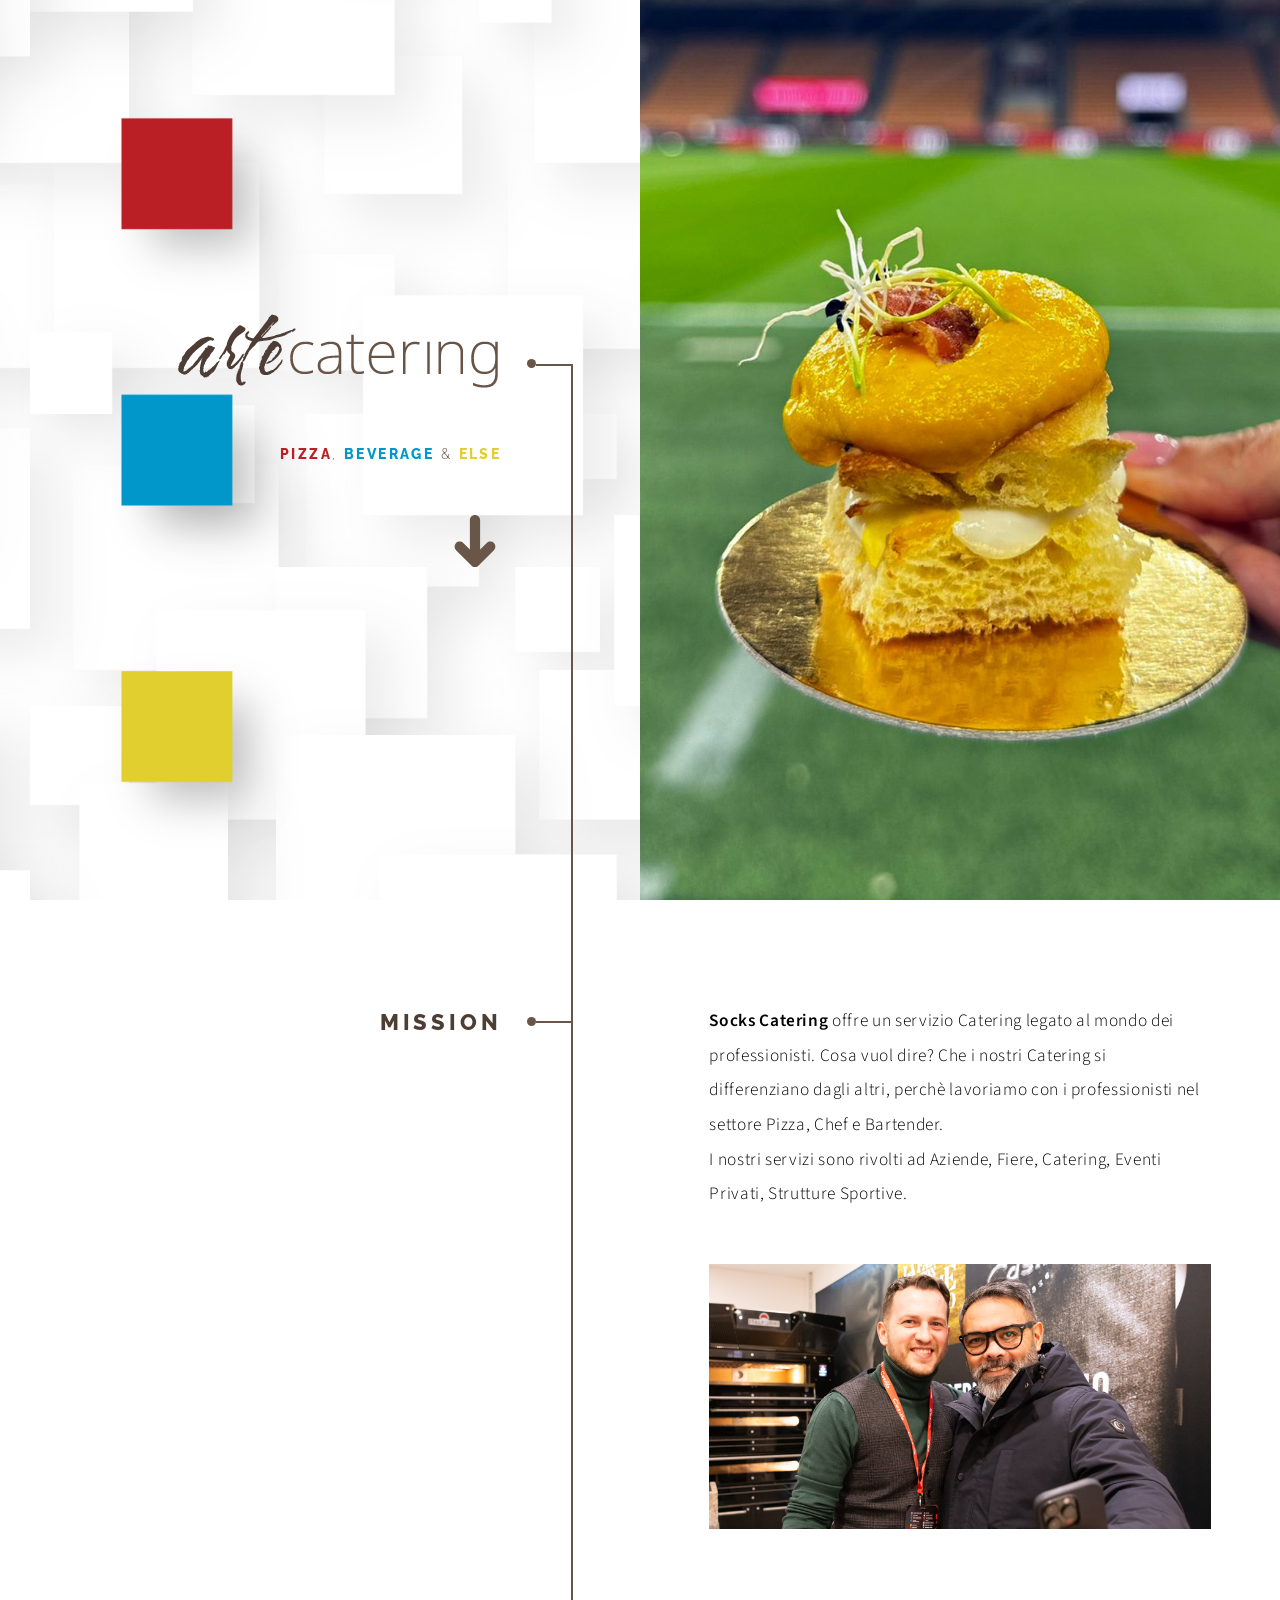
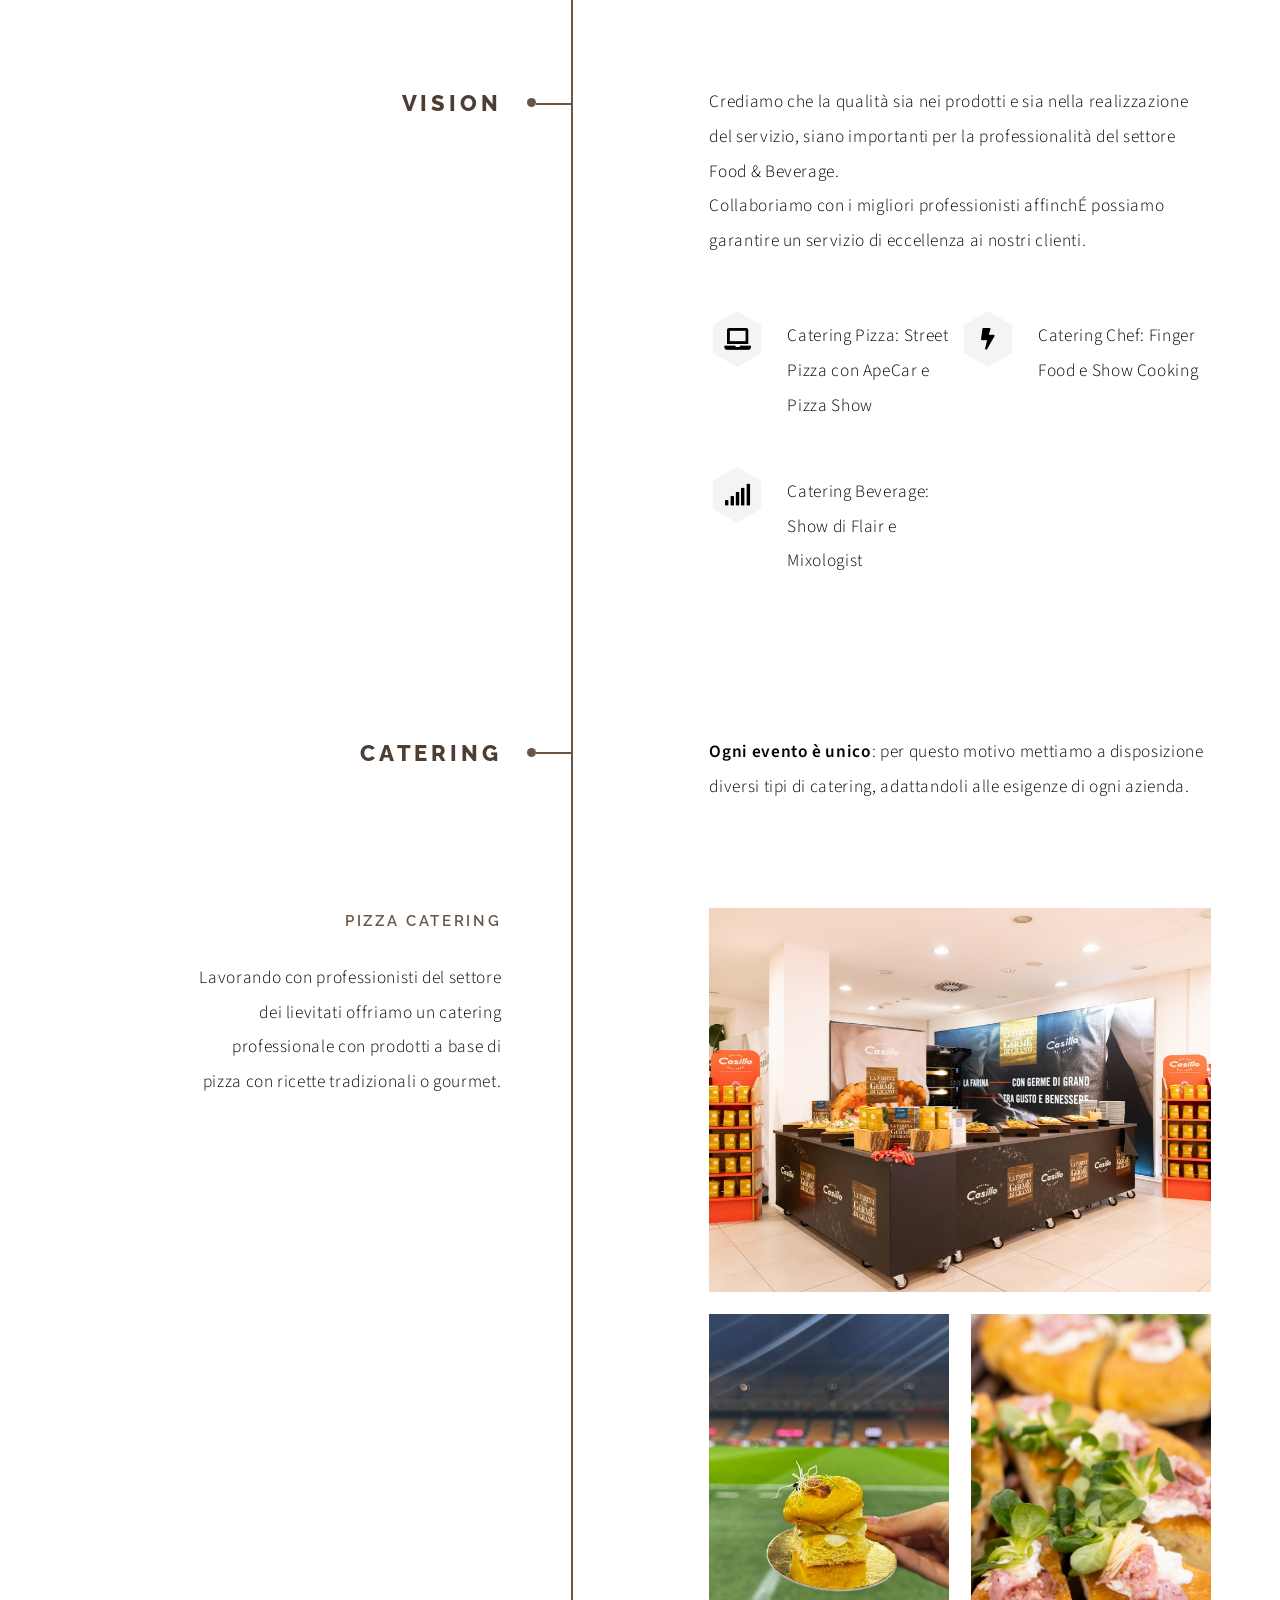
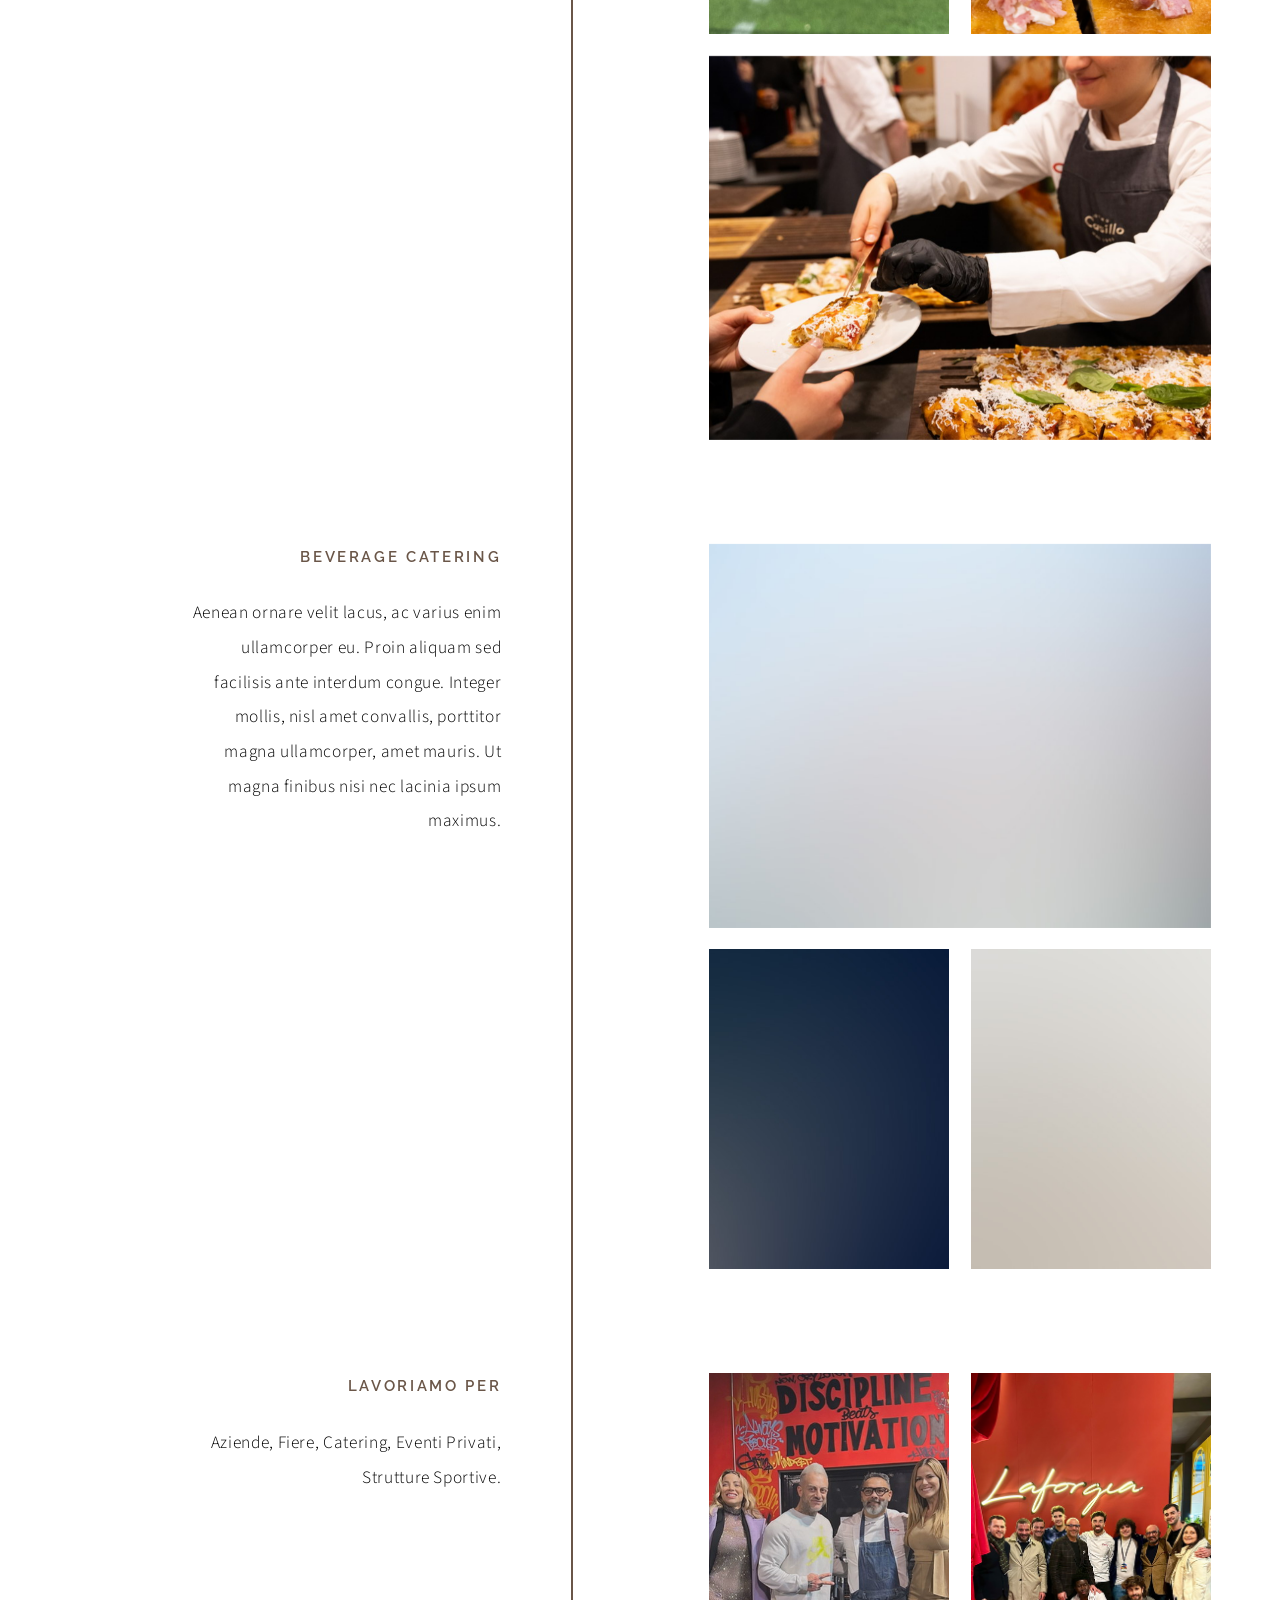
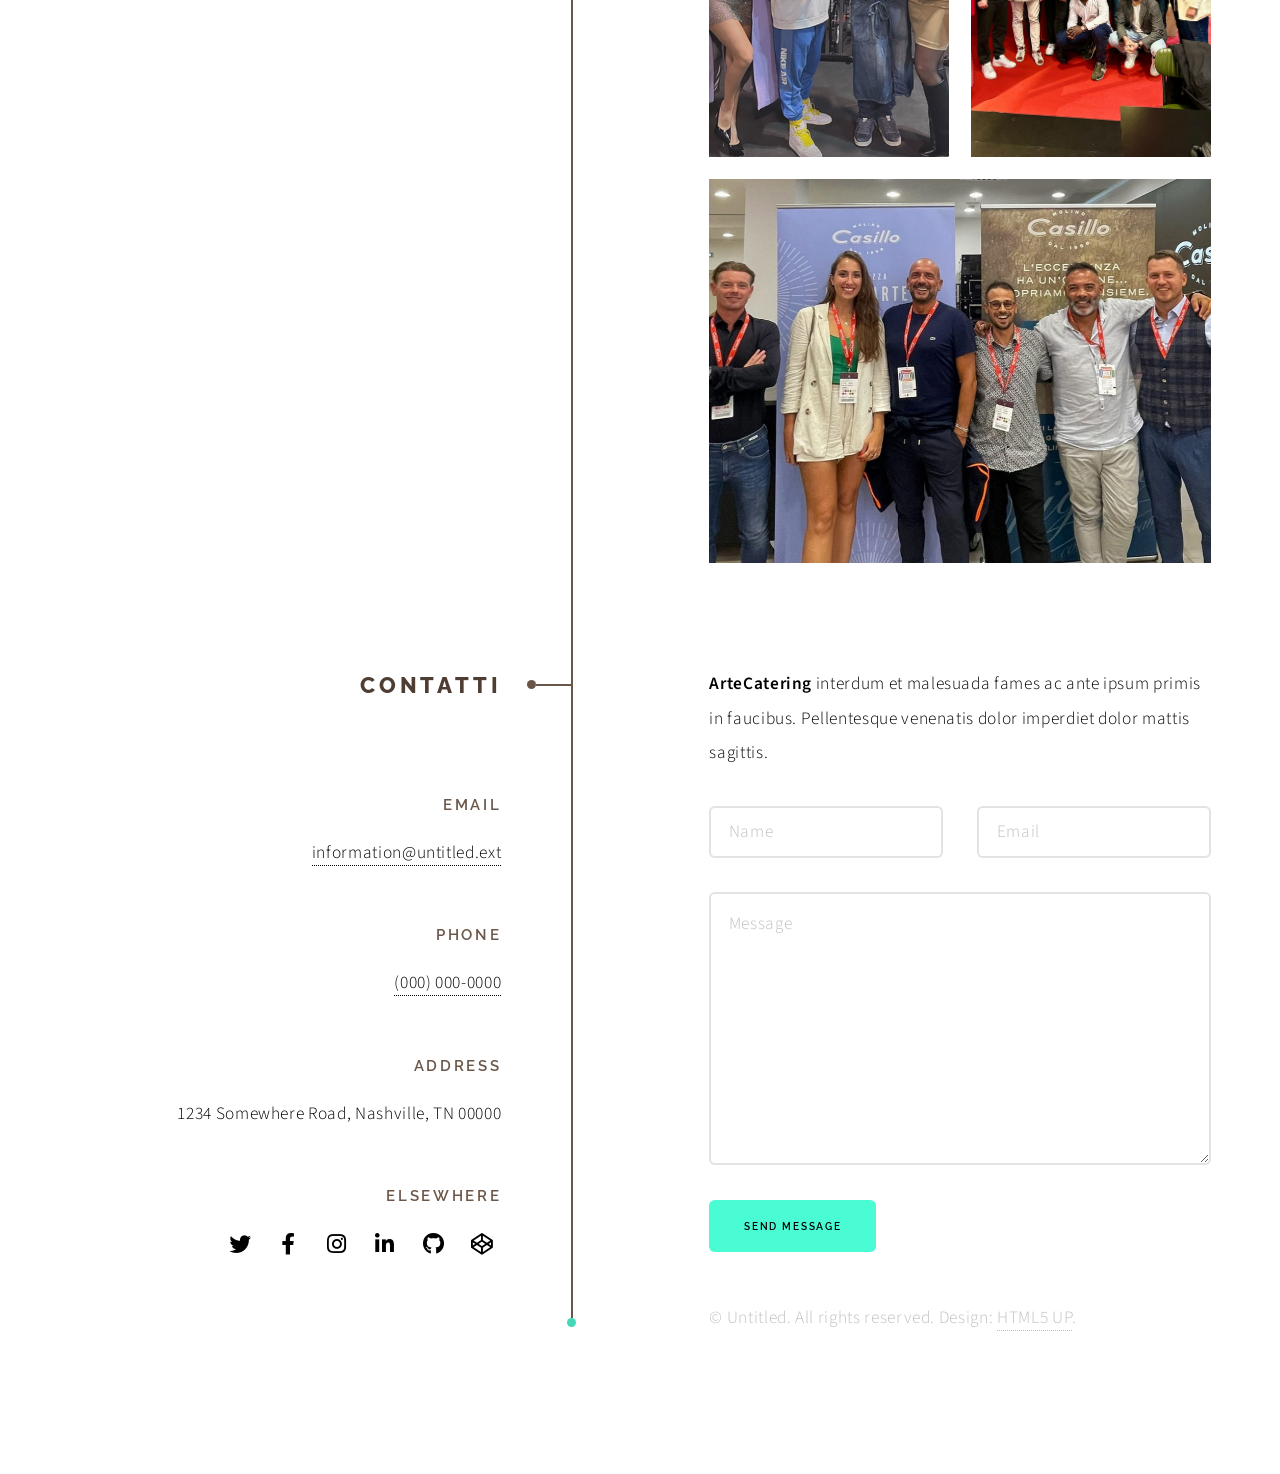
==== index.html @ 459bef23 "primo commit" ====
<!DOCTYPE HTML>
<html lang="it" xml:lang="it" xmlns="http://www.w3.org/1999/xhtml">
	<head>
		<title>ARTEcatering</title>
	<meta charset="ISO-8859-1" >
    <meta http-equiv="Content-Type" content="text/html;charset=ISO-8859-1">
		<meta name="viewport" content="width=device-width, initial-scale=1, user-scalable=no" />
		<meta name="description" content="" />
		<meta name="keywords" content="" />
		<link rel="stylesheet" href="assets/css/main.css" />
	</head>
	<body class="is-preload">

		<!-- Wrapper -->
			<div id="wrapper">

				<!-- Intro -->
					<section class="intro">
						<header>
							<h1><img src="./images/artecatering_logo.png" /></h1>
							<p class="litemrntxt"><b class="redtxt">PIZZA</b>, <b class="blutxt">BEVERAGE</b> & <b class="yellotxt">ELSE</b></p>
							<ul class="actions">
								<li><a href="#first" class="arrow scrolly"><span class="label">Next</span></a></li>
							</ul>
						</header>
						<div class="content">
							<span class="image fill" data-position="center"><img src="images/pic01.jpg" alt="" /></span>
						</div>
					</section>

				<!-- Section -->
					<section id="first">
						<header>
							<h2 class="darkmrntxt">MISSION</h2>
						</header>
						<div class="content">
							<p><strong>Socks Catering</strong> offre un servizio Catering legato al mondo dei professionisti. Cosa vuol dire? Che i nostri Catering si differenziano dagli altri, perch� lavoriamo con i professionisti nel settore Pizza, Chef e Bartender.<br>
I nostri servizi sono rivolti ad Aziende, Fiere, Catering, Eventi Privati, Strutture Sportive.</p>
							<span class="image main"><img src="images/pic02.jpg" alt="" /></span>
						</div>
					</section>

				<!-- Section -->
					<section>
						<header>
							<h2 class="darkmrntxt">VISION</h2>
						</header>
						<div class="content">
							<p>Crediamo che la qualit� sia nei prodotti e sia nella realizzazione del servizio, siano importanti per la professionalit� del settore Food & Beverage.<br>
Collaboriamo con i migliori professionisti affinch� possiamo garantire un servizio di eccellenza ai nostri clienti.</p>
							<ul class="feature-icons">
								<li class="icon solid fa-laptop">Catering Pizza: Street Pizza con ApeCar e Pizza Show</li>
								<li class="icon solid fa-bolt">Catering Chef: Finger Food e Show Cooking</li>
								<li class="icon solid fa-signal">Catering Beverage: Show di Flair e Mixologist</li>
							</ul>
						</div>
					</section>

				<!-- Section -->
					<section>
						<header>
							<h2 class="darkmrntxt">CATERING</h2>
						</header>
						<div class="content">
							<p><strong>Ogni evento � unico</strong>: per questo motivo mettiamo a disposizione diversi tipi di catering, adattandoli alle esigenze di ogni azienda.</p>

							<!-- Section -->
								<section>
									<header>
										<h3>PIZZA CATERING</h3>
										<p>Lavorando con professionisti del settore dei lievitati offriamo un catering professionale con prodotti a base di pizza con ricette tradizionali o gourmet.</p>
									</header>
									<div class="content">
										<div class="gallery">
											<a href="images/gallery/fulls/01.jpg" class="landscape"><img src="images/gallery/thumbs/01.jpg" alt="" /></a>
											<a href="images/gallery/fulls/02.jpg"><img src="images/gallery/thumbs/02.jpg" alt="" /></a>
											<a href="images/gallery/fulls/03.jpg"><img src="images/gallery/thumbs/03.jpg" alt="" /></a>
											<a href="images/gallery/fulls/04.jpg" class="landscape"><img src="images/gallery/thumbs/04.jpg" alt="" /></a>
										</div>
									</div>
								</section>

							<!-- Section -->
								<section>
									<header>
										<h3>BEVERAGE CATERING</h3>
										<p>Aenean ornare velit lacus, ac varius enim ullamcorper eu. Proin aliquam sed facilisis ante interdum congue. Integer mollis, nisl amet convallis, porttitor magna ullamcorper, amet mauris. Ut magna finibus nisi nec lacinia ipsum maximus.</p>
									</header>
									<div class="content">
										<div class="gallery">
											<a href="images/gallery/fulls/05.jpg" class="landscape"><img src="images/gallery/thumbs/05.jpg" alt="" /></a>
											<a href="images/gallery/fulls/06.jpg"><img src="images/gallery/thumbs/06.jpg" alt="" /></a>
											<a href="images/gallery/fulls/07.jpg"><img src="images/gallery/thumbs/07.jpg" alt="" /></a>
										</div>
									</div>
								</section>

							<!-- Section -->
								<section>
									<header>
										<h3>Lavoriamo per</h3>
										<p>Aziende, Fiere, Catering, Eventi Privati, Strutture Sportive.</p>
									</header>
									<div class="content">
										<div class="gallery">
											<a href="images/gallery/fulls/08.jpg" class="portrait"><img src="images/gallery/thumbs/08.jpg" alt="" /></a>
											<a href="images/gallery/fulls/09.jpg" class="portrait"><img src="images/gallery/thumbs/09.jpg" alt="" /></a>
											<a href="images/gallery/fulls/10.jpg" class="landscape"><img src="images/gallery/thumbs/10.jpg" alt="" /></a>
										</div>
									</div>
								</section>

						</div>
					</section>

				<!-- Section
					<section>
						<header>
							<h2 class="darkmrntxt">Duis sed adpiscing veroeros amet</h2>
						</header>
						<div class="content">
							<p><strong>Proin tempus feugiat</strong> sed varius enim lorem ullamcorper dolore aliquam aenean ornare velit lacus, ac varius enim lorem ullamcorper dolore.</p>
							<ul class="actions">
								<li><a href="#" class="button primary large">Get Started</a></li>
								<li><a href="#" class="button large">Learn More</a></li>
							</ul>
						</div>
					</section> -->

				<!-- Elements -->
				<!--
					<section>
						<header>
							<h2>Elements</h2>
						</header>
						<div class="content">

							<section>
								<header>
									<h3>Text</h3>
								</header>
								<div class="content">
									<p>This is <b>bold</b> and this is <strong>strong</strong>. This is <i>italic</i> and this is <em>emphasized</em>.
									This is <sup>superscript</sup> text and this is <sub>subscript</sub> text.
									This is <u>underlined</u> and this is code: <code>for (;;) { ... }</code>. Finally, <a href="#">this is a link</a>.</p>
									<hr />
									<h2>Heading Level 2</h2>
									<h3>Heading Level 3</h3>
									<h4>Heading Level 4</h4>
									<h5>Heading Level 5</h5>
									<hr />
									<h5>Blockquote</h5>
									<blockquote>Fringilla nisl. Donec accumsan interdum nisi, quis tincidunt felis sagittis eget tempus euismod. Vestibulum ante ipsum primis in faucibus vestibulum. Blandit adipiscing eu felis iaculis volutpat ac adipiscing accumsan faucibus. Vestibulum ante ipsum primis in faucibus lorem ipsum dolor sit amet nullam adipiscing eu felis.</blockquote>
									<h5>Preformatted</h5>
									<pre><code>i = 0;

while (!deck.isInOrder()) {
  print 'Iteration ' + i;
  deck.shuffle();
  i++;
}

print 'Sorted in ' + i + ' iterations.';</code></pre>
								</div>
							</section>

							<section>
								<header>
									<h3>Lists</h3>
								</header>
								<div class="content">

									<h4>Unordered</h4>
									<ul>
										<li>Dolor pulvinar etiam.</li>
										<li>Sagittis adipiscing.</li>
										<li>Felis enim feugiat.</li>
									</ul>

									<h4>Alternate</h4>
									<ul class="alt">
										<li>Dolor pulvinar etiam.</li>
										<li>Sagittis adipiscing.</li>
										<li>Felis enim feugiat.</li>
									</ul>

									<h4>Ordered</h4>
									<ol>
										<li>Dolor pulvinar etiam.</li>
										<li>Etiam vel felis viverra.</li>
										<li>Felis enim feugiat.</li>
										<li>Dolor pulvinar etiam.</li>
										<li>Etiam vel felis lorem.</li>
										<li>Felis enim et feugiat.</li>
									</ol>
									<h4>Icons</h4>
									<ul class="icons">
										<li><a href="#" class="icon brands fa-twitter"><span class="label">Twitter</span></a></li>
										<li><a href="#" class="icon brands fa-facebook-f"><span class="label">Facebook</span></a></li>
										<li><a href="#" class="icon brands fa-instagram"><span class="label">Instagram</span></a></li>
										<li><a href="#" class="icon brands fa-github"><span class="label">Github</span></a></li>
									</ul>

									<h4>Actions</h4>
									<ul class="actions">
										<li><a href="#" class="button primary">Default</a></li>
										<li><a href="#" class="button">Default</a></li>
									</ul>
									<ul class="actions stacked">
										<li><a href="#" class="button primary">Default</a></li>
										<li><a href="#" class="button">Default</a></li>
									</ul>
								</div>
							</section>

							<section>
								<header>
									<h3>Table</h3>
								</header>
								<div class="content">
									<h4>Default</h4>
									<div class="table-wrapper">
										<table>
											<thead>
												<tr>
													<th>Name</th>
													<th>Description</th>
													<th>Price</th>
												</tr>
											</thead>
											<tbody>
												<tr>
													<td>Item One</td>
													<td>Ante turpis integer aliquet porttitor.</td>
													<td>29.99</td>
												</tr>
												<tr>
													<td>Item Two</td>
													<td>Vis ac commodo adipiscing arcu aliquet.</td>
													<td>19.99</td>
												</tr>
												<tr>
													<td>Item Three</td>
													<td> Morbi faucibus arcu accumsan lorem.</td>
													<td>29.99</td>
												</tr>
												<tr>
													<td>Item Four</td>
													<td>Vitae integer tempus condimentum.</td>
													<td>19.99</td>
												</tr>
												<tr>
													<td>Item Five</td>
													<td>Ante turpis integer aliquet porttitor.</td>
													<td>29.99</td>
												</tr>
											</tbody>
											<tfoot>
												<tr>
													<td colspan="2"></td>
													<td>100.00</td>
												</tr>
											</tfoot>
										</table>
									</div>

									<h4>Alternate</h4>
									<div class="table-wrapper">
										<table class="alt">
											<thead>
												<tr>
													<th>Name</th>
													<th>Description</th>
													<th>Price</th>
												</tr>
											</thead>
											<tbody>
												<tr>
													<td>Item One</td>
													<td>Ante turpis integer aliquet porttitor.</td>
													<td>29.99</td>
												</tr>
												<tr>
													<td>Item Two</td>
													<td>Vis ac commodo adipiscing arcu aliquet.</td>
													<td>19.99</td>
												</tr>
												<tr>
													<td>Item Three</td>
													<td> Morbi faucibus arcu accumsan lorem.</td>
													<td>29.99</td>
												</tr>
												<tr>
													<td>Item Four</td>
													<td>Vitae integer tempus condimentum.</td>
													<td>19.99</td>
												</tr>
												<tr>
													<td>Item Five</td>
													<td>Ante turpis integer aliquet porttitor.</td>
													<td>29.99</td>
												</tr>
											</tbody>
											<tfoot>
												<tr>
													<td colspan="2"></td>
													<td>100.00</td>
												</tr>
											</tfoot>
										</table>
									</div>
								</div>
							</section>

							<section>
								<header>
									<h3>Buttons</h3>
								</header>
								<div class="content">
									<ul class="actions">
										<li><a href="#" class="button primary">Primary</a></li>
										<li><a href="#" class="button">Default</a></li>
									</ul>
									<ul class="actions">
										<li><a href="#" class="button large">Large</a></li>
										<li><a href="#" class="button">Default</a></li>
										<li><a href="#" class="button small">Small</a></li>
									</ul>
									<ul class="actions">
										<li><a href="#" class="button primary icon solid fa-download">Icon</a></li>
										<li><a href="#" class="button icon solid fa-download">Icon</a></li>
									</ul>
									<ul class="actions">
										<li><span class="button primary disabled">Disabled</span></li>
										<li><span class="button disabled">Disabled</span></li>
									</ul>
								</div>
							</section>

							<section>
								<header>
									<h3>Form</h3>
								</header>
								<div class="content">
									<form method="post" action="#">
										<div class="fields">
											<div class="field half">
												<label for="demo-name">Name</label>
												<input type="text" name="demo-name" id="demo-name" value="" placeholder="Jane Doe" />
											</div>
											<div class="field half">
												<label for="demo-email">Email</label>
												<input type="email" name="demo-email" id="demo-email" value="" placeholder="jane@untitled.tld" />
											</div>
											<div class="field">
												<label for="demo-category">Category</label>
												<select name="demo-category" id="demo-category">
													<option value="">-</option>
													<option value="1">Manufacturing</option>
													<option value="1">Shipping</option>
													<option value="1">Administration</option>
													<option value="1">Human Resources</option>
												</select>
											</div>
											<div class="field half">
												<input type="radio" id="demo-priority-low" name="demo-priority" checked>
												<label for="demo-priority-low">Low</label>
											</div>
											<div class="field half">
												<input type="radio" id="demo-priority-high" name="demo-priority">
												<label for="demo-priority-high">High</label>
											</div>
											<div class="field half">
												<input type="checkbox" id="demo-copy" name="demo-copy">
												<label for="demo-copy">Email me a copy</label>
											</div>
											<div class="field half">
												<input type="checkbox" id="demo-human" name="demo-human" checked>
												<label for="demo-human">Not a robot</label>
											</div>
											<div class="field">
												<label for="demo-message">Message</label>
												<textarea name="demo-message" id="demo-message" placeholder="Enter your message" rows="6"></textarea>
											</div>
										</div>
										<ul class="actions">
											<li><input type="submit" value="Send Message" class="primary" /></li>
											<li><input type="reset" value="Reset" /></li>
										</ul>
									</form>
								</div>
							</section>

						</div>
					</section>
				-->

				<!-- Section -->
					<section>
						<header>
							<h2 class="darkmrntxt">Contatti</h2>
						</header>
						<div class="content">
							<p><strong>ArteCatering</strong> interdum et malesuada fames ac ante ipsum primis in faucibus. Pellentesque venenatis dolor imperdiet dolor mattis sagittis.</p>
							<form>
								<div class="fields">
									<div class="field half">
										<input type="text" name="name" id="name" placeholder="Name" />
									</div>
									<div class="field half">
										<input type="email" name="email" id="email" placeholder="Email" />
									</div>
									<div class="field">
										<textarea name="message" id="message" placeholder="Message" rows="7"></textarea>
									</div>
								</div>
								<ul class="actions">
									<li><input type="submit" value="Send Message" class="button primary" /></li>
								</ul>
							</form>
						</div>
						<footer>
							<ul class="items">
								<li>
									<h3>Email</h3>
									<a href="#">information@untitled.ext</a>
								</li>
								<li>
									<h3>Phone</h3>
									<a href="#">(000) 000-0000</a>
								</li>
								<li>
									<h3>Address</h3>
									<span>1234 Somewhere Road, Nashville, TN 00000</span>
								</li>
								<li>
									<h3>Elsewhere</h3>
									<ul class="icons">
										<li><a href="#" class="icon brands fa-twitter"><span class="label">Twitter</span></a></li>
										<li><a href="#" class="icon brands fa-facebook-f"><span class="label">Facebook</span></a></li>
										<li><a href="#" class="icon brands fa-instagram"><span class="label">Instagram</span></a></li>
										<li><a href="#" class="icon brands fa-linkedin-in"><span class="label">LinkedIn</span></a></li>
										<li><a href="#" class="icon brands fa-github"><span class="label">GitHub</span></a></li>
										<li><a href="#" class="icon brands fa-codepen"><span class="label">Codepen</span></a></li>
									</ul>
								</li>
							</ul>
						</footer>
					</section>

				<!-- Copyright -->
					<div class="copyright">&copy; Untitled. All rights reserved. Design: <a href="https://html5up.net">HTML5 UP</a>.</div>

			</div>

		<!-- Scripts -->
			<script src="assets/js/jquery.min.js"></script>
			<script src="assets/js/jquery.scrolly.min.js"></script>
			<script src="assets/js/browser.min.js"></script>
			<script src="assets/js/breakpoints.min.js"></script>
			<script src="assets/js/util.js"></script>
			<script src="assets/js/main.js"></script>

	</body>
</html>
---- assets/css/main.css ----
@import url(fontawesome-all.min.css);
@import url("https://fonts.googleapis.com/css?family=Source+Sans+Pro:300,600,700,300i,600i,700i|Raleway:600,800");

/*
	Paradigm Shift by HTML5 UP
	html5up.net | @ajlkn
	Free for personal and commercial use under the CCA 3.0 license (html5up.net/license)
*/

html, body, div, span, applet, object,
iframe, h1, h2, h3, h4, h5, h6, p, blockquote,
pre, a, abbr, acronym, address, big, cite,
code, del, dfn, em, img, ins, kbd, q, s, samp,
small, strike, strong, sub, sup, tt, var, b,
u, i, center, dl, dt, dd, ol, ul, li, fieldset,
form, label, legend, table, caption, tbody,
tfoot, thead, tr, th, td, article, aside,
canvas, details, embed, figure, figcaption,
footer, header, hgroup, menu, nav, output, ruby,
section, summary, time, mark, audio, video {
	margin: 0;
	padding: 0;
	border: 0;
	font-size: 100%;
	font: inherit;
	vertical-align: baseline;}

article, aside, details, figcaption, figure,
footer, header, hgroup, menu, nav, section {
	display: block;}

body {
	line-height: 1;
}

ol, ul {
	list-style: none;
}

blockquote, q {
	quotes: none;
}

	blockquote:before, blockquote:after, q:before, q:after {
		content: '';
		content: none;
	}

table {
	border-collapse: collapse;
	border-spacing: 0;
}

body {
	-webkit-text-size-adjust: none;
}

mark {
	background-color: transparent;
	color: inherit;
}

input::-moz-focus-inner {
	border: 0;
	padding: 0;
}

input, select, textarea {
	-moz-appearance: none;
	-webkit-appearance: none;
	-ms-appearance: none;
	appearance: none;
}

/* colors */

.redtxt{
	color: #BA1F26;
}

.blutxt{
	color: #0197CA;
}

.yellotxt{
	color: #E1CF2F;
}

.darkmrntxt{
	color: #4D3D33;
}

.litemrntxt{
	color: #6A5648;
}

/* Basic */

	@-ms-viewport {
		width: device-width;
	}

	body {
		-ms-overflow-style: scrollbar;
	}

	@media screen and (max-width: 480px) {

		html, body {
			min-width: 320px;
		}

	}

	html {
		box-sizing: border-box;
	}

	*, *:before, *:after {
		box-sizing: inherit;
	}

	html {
		overflow-x: hidden;
	}

	body {
		background: #ffffff;
		overflow-x: hidden;
	}

		body.is-preload *, body.is-preload *:before, body.is-preload *:after {
			-moz-animation: none !important;
			-webkit-animation: none !important;
			-ms-animation: none !important;
			animation: none !important;
			-moz-transition: none !important;
			-webkit-transition: none !important;
			-ms-transition: none !important;
			transition: none !important;
		}

/* Typography */

	html {
		font-size: 18pt;
	}

		@media screen and (max-width: 1920px) {

			html {
				font-size: 13pt;
			}

		}

		@media screen and (max-width: 1152px) {

			html {
				font-size: 14pt;
			}

		}

		@media screen and (max-width: 736px) {

			html {
				font-size: 12pt;
			}

		}

		@media screen and (max-width: 480px) {

			html {
				font-size: 11pt;
			}

		}

	body {
		background-color: #ffffff;
		color: #000000;
	}

	body, input, select, textarea {
		color: #000000;
		font-family: "Source Sans Pro", Helvetica, sans-serif;
		font-size: 1rem;
		font-weight: 300;
		letter-spacing: 0.0375em;
		line-height: 2;
	}

	a {
		-moz-transition: border-bottom-color 0.25s ease-in-out;
		-webkit-transition: border-bottom-color 0.25s ease-in-out;
		-ms-transition: border-bottom-color 0.25s ease-in-out;
		transition: border-bottom-color 0.25s ease-in-out;
		text-decoration: none;
		color: #000000;
		border-bottom: dotted 1px;
	}

		a:hover {
			text-decoration: none;
			border-bottom-color: transparent;
		}

	strong {
		font-weight: 600;
	}

	b {
		font-weight: 800;
	}
	
	em, i {
		font-style: italic;
	}

	p {
		margin: 0 0 2rem 0;
	}

	h1, h2, h3, h4, h5, h6 {
		color: #000000;
		font-family: "Raleway", Helvetica, sans-serif;
		font-weight: 600;
		letter-spacing: 0.175em;
		line-height: 1.75;
		margin: 0 0 1.5rem 0;
		text-transform: uppercase;
	}

		h1 a, h2 a, h3 a, h4 a, h5 a, h6 a {
			color: inherit;
			text-decoration: none;
		}

	h1 {
		font-family: "Source Sans Pro", Helvetica, sans-serif;
		font-size: 5rem;
		font-weight: 700;
		letter-spacing: -0.05em;
		line-height: 1.1;
		margin: 0 0 1.5rem 0;
		text-transform: none;
	}

	h2 {
		font-size: 1.25rem;
		font-weight: 800;
		margin: 0 0 2rem 0;
	}

	h3 {
		font-size: 0.875rem;
		color: #6A5648;
	}

	h4 {
		font-size: 0.875rem;
	}

	h5 {
		font-size: 0.75rem;
	}

	h6 {
		font-size: 0.625rem;
	}

	@media screen and (max-width: 736px) {

		h1 {
			font-size: 4.5rem;
			line-height: 1.1;
		}

		h2 {
			font-size: 1.25rem;
			line-height: 1.7;
		}

		h3 {
			font-size: 0.9rem;
		}

		h4 {
			font-size: 0.75rem;
		}

		h5 {
			font-size: 0.675rem;
		}

	}

	@media screen and (max-width: 360px) {

		h1 {
			font-size: 3.75rem;
		}

		h2 {
			font-size: 1.125rem;
		}

		h3 {
			font-size: 0.8rem;
		}

		h4 {
			font-size: 0.675rem;
		}

		h5 {
			font-size: 0.675rem;
		}

	}

	sub {
		font-size: 0.8rem;
		position: relative;
		top: 0.5rem;
	}

	sup {
		font-size: 0.8rem;
		position: relative;
		top: -0.5rem;
	}

	blockquote {
		border-left: solid 0.5rem rgba(144, 144, 144, 0.25);
		font-style: italic;
		margin: 0 0 2rem 0;
		padding: 1rem 0 1rem 2rem;
	}

	code {
		background: rgba(144, 144, 144, 0.1);
		border-radius: 0.325rem;
		font-family: "Courier New", monospace;
		font-size: 0.9rem;
		margin: 0 0.25rem;
		padding: 0.25rem 0.65rem;
	}

	pre {
		-webkit-overflow-scrolling: touch;
		font-family: "Courier New", monospace;
		font-size: 0.9rem;
		margin: 0 0 2rem 0;
		width: 100%;
	}

		pre code {
			display: block;
			line-height: 1.75;
			padding: 1rem 1.5rem;
			overflow-x: auto;
		}

	hr {
		border: 0;
		border-bottom: solid 2px rgba(144, 144, 144, 0.25);
		margin: 3rem 0;
	}

		hr.major {
			margin: 5rem 0;
		}

		@media screen and (max-width: 736px) {

			hr.major {
				margin: 3rem 0;
			}

		}

/* Row */

	.row {
		display: flex;
		flex-wrap: wrap;
		box-sizing: border-box;
		align-items: stretch;
	}

		.row > * {
			box-sizing: border-box;
		}

		.row.gtr-uniform > * > :last-child {
			margin-bottom: 0;
		}

		.row.aln-left {
			justify-content: flex-start;
		}

		.row.aln-center {
			justify-content: center;
		}

		.row.aln-right {
			justify-content: flex-end;
		}

		.row.aln-top {
			align-items: flex-start;
		}

		.row.aln-middle {
			align-items: center;
		}

		.row.aln-bottom {
			align-items: flex-end;
		}

		.row > .imp {
			order: -1;
		}

		.row > .col-1 {
			width: 8.33333%;
		}

		.row > .off-1 {
			margin-left: 8.33333%;
		}

		.row > .col-2 {
			width: 16.66667%;
		}

		.row > .off-2 {
			margin-left: 16.66667%;
		}

		.row > .col-3 {
			width: 25%;
		}

		.row > .off-3 {
			margin-left: 25%;
		}

		.row > .col-4 {
			width: 33.33333%;
		}

		.row > .off-4 {
			margin-left: 33.33333%;
		}

		.row > .col-5 {
			width: 41.66667%;
		}

		.row > .off-5 {
			margin-left: 41.66667%;
		}

		.row > .col-6 {
			width: 50%;
		}

		.row > .off-6 {
			margin-left: 50%;
		}

		.row > .col-7 {
			width: 58.33333%;
		}

		.row > .off-7 {
			margin-left: 58.33333%;
		}

		.row > .col-8 {
			width: 66.66667%;
		}

		.row > .off-8 {
			margin-left: 66.66667%;
		}

		.row > .col-9 {
			width: 75%;
		}

		.row > .off-9 {
			margin-left: 75%;
		}

		.row > .col-10 {
			width: 83.33333%;
		}

		.row > .off-10 {
			margin-left: 83.33333%;
		}

		.row > .col-11 {
			width: 91.66667%;
		}

		.row > .off-11 {
			margin-left: 91.66667%;
		}

		.row > .col-12 {
			width: 100%;
		}

		.row > .off-12 {
			margin-left: 100%;
		}

		.row.gtr-0 {
			margin-top: 0;
			margin-left: 0rem;
		}

			.row.gtr-0 > * {
				padding: 0 0 0 0rem;
			}

			.row.gtr-0.gtr-uniform {
				margin-top: 0rem;
			}

				.row.gtr-0.gtr-uniform > * {
					padding-top: 0rem;
				}

		.row.gtr-25 {
			margin-top: 0;
			margin-left: -0.5rem;
		}

			.row.gtr-25 > * {
				padding: 0 0 0 0.5rem;
			}

			.row.gtr-25.gtr-uniform {
				margin-top: -0.5rem;
			}

				.row.gtr-25.gtr-uniform > * {
					padding-top: 0.5rem;
				}

		.row.gtr-50 {
			margin-top: 0;
			margin-left: -1rem;
		}

			.row.gtr-50 > * {
				padding: 0 0 0 1rem;
			}

			.row.gtr-50.gtr-uniform {
				margin-top: -1rem;
			}

				.row.gtr-50.gtr-uniform > * {
					padding-top: 1rem;
				}

		.row {
			margin-top: 0;
			margin-left: -2rem;
		}

			.row > * {
				padding: 0 0 0 2rem;
			}

			.row.gtr-uniform {
				margin-top: -2rem;
			}

				.row.gtr-uniform > * {
					padding-top: 2rem;
				}

		.row.gtr-150 {
			margin-top: 0;
			margin-left: -3rem;
		}

			.row.gtr-150 > * {
				padding: 0 0 0 3rem;
			}

			.row.gtr-150.gtr-uniform {
				margin-top: -3rem;
			}

				.row.gtr-150.gtr-uniform > * {
					padding-top: 3rem;
				}

		.row.gtr-200 {
			margin-top: 0;
			margin-left: -4rem;
		}

			.row.gtr-200 > * {
				padding: 0 0 0 4rem;
			}

			.row.gtr-200.gtr-uniform {
				margin-top: -4rem;
			}

				.row.gtr-200.gtr-uniform > * {
					padding-top: 4rem;
				}

		@media screen and (max-width: 1920px) {

			.row {
				display: flex;
				flex-wrap: wrap;
				box-sizing: border-box;
				align-items: stretch;
			}

				.row > * {
					box-sizing: border-box;
				}

				.row.gtr-uniform > * > :last-child {
					margin-bottom: 0;
				}

				.row.aln-left {
					justify-content: flex-start;
				}

				.row.aln-center {
					justify-content: center;
				}

				.row.aln-right {
					justify-content: flex-end;
				}

				.row.aln-top {
					align-items: flex-start;
				}

				.row.aln-middle {
					align-items: center;
				}

				.row.aln-bottom {
					align-items: flex-end;
				}

				.row > .imp-xlarge {
					order: -1;
				}

				.row > .col-1-xlarge {
					width: 8.33333%;
				}

				.row > .off-1-xlarge {
					margin-left: 8.33333%;
				}

				.row > .col-2-xlarge {
					width: 16.66667%;
				}

				.row > .off-2-xlarge {
					margin-left: 16.66667%;
				}

				.row > .col-3-xlarge {
					width: 25%;
				}

				.row > .off-3-xlarge {
					margin-left: 25%;
				}

				.row > .col-4-xlarge {
					width: 33.33333%;
				}

				.row > .off-4-xlarge {
					margin-left: 33.33333%;
				}

				.row > .col-5-xlarge {
					width: 41.66667%;
				}

				.row > .off-5-xlarge {
					margin-left: 41.66667%;
				}

				.row > .col-6-xlarge {
					width: 50%;
				}

				.row > .off-6-xlarge {
					margin-left: 50%;
				}

				.row > .col-7-xlarge {
					width: 58.33333%;
				}

				.row > .off-7-xlarge {
					margin-left: 58.33333%;
				}

				.row > .col-8-xlarge {
					width: 66.66667%;
				}

				.row > .off-8-xlarge {
					margin-left: 66.66667%;
				}

				.row > .col-9-xlarge {
					width: 75%;
				}

				.row > .off-9-xlarge {
					margin-left: 75%;
				}

				.row > .col-10-xlarge {
					width: 83.33333%;
				}

				.row > .off-10-xlarge {
					margin-left: 83.33333%;
				}

				.row > .col-11-xlarge {
					width: 91.66667%;
				}

				.row > .off-11-xlarge {
					margin-left: 91.66667%;
				}

				.row > .col-12-xlarge {
					width: 100%;
				}

				.row > .off-12-xlarge {
					margin-left: 100%;
				}

				.row.gtr-0 {
					margin-top: 0;
					margin-left: 0rem;
				}

					.row.gtr-0 > * {
						padding: 0 0 0 0rem;
					}

					.row.gtr-0.gtr-uniform {
						margin-top: 0rem;
					}

						.row.gtr-0.gtr-uniform > * {
							padding-top: 0rem;
						}

				.row.gtr-25 {
					margin-top: 0;
					margin-left: -0.5rem;
				}

					.row.gtr-25 > * {
						padding: 0 0 0 0.5rem;
					}

					.row.gtr-25.gtr-uniform {
						margin-top: -0.5rem;
					}

						.row.gtr-25.gtr-uniform > * {
							padding-top: 0.5rem;
						}

				.row.gtr-50 {
					margin-top: 0;
					margin-left: -1rem;
				}

					.row.gtr-50 > * {
						padding: 0 0 0 1rem;
					}

					.row.gtr-50.gtr-uniform {
						margin-top: -1rem;
					}

						.row.gtr-50.gtr-uniform > * {
							padding-top: 1rem;
						}

				.row {
					margin-top: 0;
					margin-left: -2rem;
				}

					.row > * {
						padding: 0 0 0 2rem;
					}

					.row.gtr-uniform {
						margin-top: -2rem;
					}

						.row.gtr-uniform > * {
							padding-top: 2rem;
						}

				.row.gtr-150 {
					margin-top: 0;
					margin-left: -3rem;
				}

					.row.gtr-150 > * {
						padding: 0 0 0 3rem;
					}

					.row.gtr-150.gtr-uniform {
						margin-top: -3rem;
					}

						.row.gtr-150.gtr-uniform > * {
							padding-top: 3rem;
						}

				.row.gtr-200 {
					margin-top: 0;
					margin-left: -4rem;
				}

					.row.gtr-200 > * {
						padding: 0 0 0 4rem;
					}

					.row.gtr-200.gtr-uniform {
						margin-top: -4rem;
					}

						.row.gtr-200.gtr-uniform > * {
							padding-top: 4rem;
						}

		}

		@media screen and (max-width: 1280px) {

			.row {
				display: flex;
				flex-wrap: wrap;
				box-sizing: border-box;
				align-items: stretch;
			}

				.row > * {
					box-sizing: border-box;
				}

				.row.gtr-uniform > * > :last-child {
					margin-bottom: 0;
				}

				.row.aln-left {
					justify-content: flex-start;
				}

				.row.aln-center {
					justify-content: center;
				}

				.row.aln-right {
					justify-content: flex-end;
				}

				.row.aln-top {
					align-items: flex-start;
				}

				.row.aln-middle {
					align-items: center;
				}

				.row.aln-bottom {
					align-items: flex-end;
				}

				.row > .imp-large {
					order: -1;
				}

				.row > .col-1-large {
					width: 8.33333%;
				}

				.row > .off-1-large {
					margin-left: 8.33333%;
				}

				.row > .col-2-large {
					width: 16.66667%;
				}

				.row > .off-2-large {
					margin-left: 16.66667%;
				}

				.row > .col-3-large {
					width: 25%;
				}

				.row > .off-3-large {
					margin-left: 25%;
				}

				.row > .col-4-large {
					width: 33.33333%;
				}

				.row > .off-4-large {
					margin-left: 33.33333%;
				}

				.row > .col-5-large {
					width: 41.66667%;
				}

				.row > .off-5-large {
					margin-left: 41.66667%;
				}

				.row > .col-6-large {
					width: 50%;
				}

				.row > .off-6-large {
					margin-left: 50%;
				}

				.row > .col-7-large {
					width: 58.33333%;
				}

				.row > .off-7-large {
					margin-left: 58.33333%;
				}

				.row > .col-8-large {
					width: 66.66667%;
				}

				.row > .off-8-large {
					margin-left: 66.66667%;
				}

				.row > .col-9-large {
					width: 75%;
				}

				.row > .off-9-large {
					margin-left: 75%;
				}

				.row > .col-10-large {
					width: 83.33333%;
				}

				.row > .off-10-large {
					margin-left: 83.33333%;
				}

				.row > .col-11-large {
					width: 91.66667%;
				}

				.row > .off-11-large {
					margin-left: 91.66667%;
				}

				.row > .col-12-large {
					width: 100%;
				}

				.row > .off-12-large {
					margin-left: 100%;
				}

				.row.gtr-0 {
					margin-top: 0;
					margin-left: 0rem;
				}

					.row.gtr-0 > * {
						padding: 0 0 0 0rem;
					}

					.row.gtr-0.gtr-uniform {
						margin-top: 0rem;
					}

						.row.gtr-0.gtr-uniform > * {
							padding-top: 0rem;
						}

				.row.gtr-25 {
					margin-top: 0;
					margin-left: -0.375rem;
				}

					.row.gtr-25 > * {
						padding: 0 0 0 0.375rem;
					}

					.row.gtr-25.gtr-uniform {
						margin-top: -0.375rem;
					}

						.row.gtr-25.gtr-uniform > * {
							padding-top: 0.375rem;
						}

				.row.gtr-50 {
					margin-top: 0;
					margin-left: -0.75rem;
				}

					.row.gtr-50 > * {
						padding: 0 0 0 0.75rem;
					}

					.row.gtr-50.gtr-uniform {
						margin-top: -0.75rem;
					}

						.row.gtr-50.gtr-uniform > * {
							padding-top: 0.75rem;
						}

				.row {
					margin-top: 0;
					margin-left: -1.5rem;
				}

					.row > * {
						padding: 0 0 0 1.5rem;
					}

					.row.gtr-uniform {
						margin-top: -1.5rem;
					}

						.row.gtr-uniform > * {
							padding-top: 1.5rem;
						}

				.row.gtr-150 {
					margin-top: 0;
					margin-left: -2.25rem;
				}

					.row.gtr-150 > * {
						padding: 0 0 0 2.25rem;
					}

					.row.gtr-150.gtr-uniform {
						margin-top: -2.25rem;
					}

						.row.gtr-150.gtr-uniform > * {
							padding-top: 2.25rem;
						}

				.row.gtr-200 {
					margin-top: 0;
					margin-left: -3rem;
				}

					.row.gtr-200 > * {
						padding: 0 0 0 3rem;
					}

					.row.gtr-200.gtr-uniform {
						margin-top: -3rem;
					}

						.row.gtr-200.gtr-uniform > * {
							padding-top: 3rem;
						}

		}

		@media screen and (max-width: 1152px) {

			.row {
				display: flex;
				flex-wrap: wrap;
				box-sizing: border-box;
				align-items: stretch;
			}

				.row > * {
					box-sizing: border-box;
				}

				.row.gtr-uniform > * > :last-child {
					margin-bottom: 0;
				}

				.row.aln-left {
					justify-content: flex-start;
				}

				.row.aln-center {
					justify-content: center;
				}

				.row.aln-right {
					justify-content: flex-end;
				}

				.row.aln-top {
					align-items: flex-start;
				}

				.row.aln-middle {
					align-items: center;
				}

				.row.aln-bottom {
					align-items: flex-end;
				}

				.row > .imp-medium {
					order: -1;
				}

				.row > .col-1-medium {
					width: 8.33333%;
				}

				.row > .off-1-medium {
					margin-left: 8.33333%;
				}

				.row > .col-2-medium {
					width: 16.66667%;
				}

				.row > .off-2-medium {
					margin-left: 16.66667%;
				}

				.row > .col-3-medium {
					width: 25%;
				}

				.row > .off-3-medium {
					margin-left: 25%;
				}

				.row > .col-4-medium {
					width: 33.33333%;
				}

				.row > .off-4-medium {
					margin-left: 33.33333%;
				}

				.row > .col-5-medium {
					width: 41.66667%;
				}

				.row > .off-5-medium {
					margin-left: 41.66667%;
				}

				.row > .col-6-medium {
					width: 50%;
				}

				.row > .off-6-medium {
					margin-left: 50%;
				}

				.row > .col-7-medium {
					width: 58.33333%;
				}

				.row > .off-7-medium {
					margin-left: 58.33333%;
				}

				.row > .col-8-medium {
					width: 66.66667%;
				}

				.row > .off-8-medium {
					margin-left: 66.66667%;
				}

				.row > .col-9-medium {
					width: 75%;
				}

				.row > .off-9-medium {
					margin-left: 75%;
				}

				.row > .col-10-medium {
					width: 83.33333%;
				}

				.row > .off-10-medium {
					margin-left: 83.33333%;
				}

				.row > .col-11-medium {
					width: 91.66667%;
				}

				.row > .off-11-medium {
					margin-left: 91.66667%;
				}

				.row > .col-12-medium {
					width: 100%;
				}

				.row > .off-12-medium {
					margin-left: 100%;
				}

				.row.gtr-0 {
					margin-top: 0;
					margin-left: 0rem;
				}

					.row.gtr-0 > * {
						padding: 0 0 0 0rem;
					}

					.row.gtr-0.gtr-uniform {
						margin-top: 0rem;
					}

						.row.gtr-0.gtr-uniform > * {
							padding-top: 0rem;
						}

				.row.gtr-25 {
					margin-top: 0;
					margin-left: -0.375rem;
				}

					.row.gtr-25 > * {
						padding: 0 0 0 0.375rem;
					}

					.row.gtr-25.gtr-uniform {
						margin-top: -0.375rem;
					}

						.row.gtr-25.gtr-uniform > * {
							padding-top: 0.375rem;
						}

				.row.gtr-50 {
					margin-top: 0;
					margin-left: -0.75rem;
				}

					.row.gtr-50 > * {
						padding: 0 0 0 0.75rem;
					}

					.row.gtr-50.gtr-uniform {
						margin-top: -0.75rem;
					}

						.row.gtr-50.gtr-uniform > * {
							padding-top: 0.75rem;
						}

				.row {
					margin-top: 0;
					margin-left: -1.5rem;
				}

					.row > * {
						padding: 0 0 0 1.5rem;
					}

					.row.gtr-uniform {
						margin-top: -1.5rem;
					}

						.row.gtr-uniform > * {
							padding-top: 1.5rem;
						}

				.row.gtr-150 {
					margin-top: 0;
					margin-left: -2.25rem;
				}

					.row.gtr-150 > * {
						padding: 0 0 0 2.25rem;
					}

					.row.gtr-150.gtr-uniform {
						margin-top: -2.25rem;
					}

						.row.gtr-150.gtr-uniform > * {
							padding-top: 2.25rem;
						}

				.row.gtr-200 {
					margin-top: 0;
					margin-left: -3rem;
				}

					.row.gtr-200 > * {
						padding: 0 0 0 3rem;
					}

					.row.gtr-200.gtr-uniform {
						margin-top: -3rem;
					}

						.row.gtr-200.gtr-uniform > * {
							padding-top: 3rem;
						}

		}

		@media screen and (max-width: 736px) {

			.row {
				display: flex;
				flex-wrap: wrap;
				box-sizing: border-box;
				align-items: stretch;
			}

				.row > * {
					box-sizing: border-box;
				}

				.row.gtr-uniform > * > :last-child {
					margin-bottom: 0;
				}

				.row.aln-left {
					justify-content: flex-start;
				}

				.row.aln-center {
					justify-content: center;
				}

				.row.aln-right {
					justify-content: flex-end;
				}

				.row.aln-top {
					align-items: flex-start;
				}

				.row.aln-middle {
					align-items: center;
				}

				.row.aln-bottom {
					align-items: flex-end;
				}

				.row > .imp-small {
					order: -1;
				}

				.row > .col-1-small {
					width: 8.33333%;
				}

				.row > .off-1-small {
					margin-left: 8.33333%;
				}

				.row > .col-2-small {
					width: 16.66667%;
				}

				.row > .off-2-small {
					margin-left: 16.66667%;
				}

				.row > .col-3-small {
					width: 25%;
				}

				.row > .off-3-small {
					margin-left: 25%;
				}

				.row > .col-4-small {
					width: 33.33333%;
				}

				.row > .off-4-small {
					margin-left: 33.33333%;
				}

				.row > .col-5-small {
					width: 41.66667%;
				}

				.row > .off-5-small {
					margin-left: 41.66667%;
				}

				.row > .col-6-small {
					width: 50%;
				}

				.row > .off-6-small {
					margin-left: 50%;
				}

				.row > .col-7-small {
					width: 58.33333%;
				}

				.row > .off-7-small {
					margin-left: 58.33333%;
				}

				.row > .col-8-small {
					width: 66.66667%;
				}

				.row > .off-8-small {
					margin-left: 66.66667%;
				}

				.row > .col-9-small {
					width: 75%;
				}

				.row > .off-9-small {
					margin-left: 75%;
				}

				.row > .col-10-small {
					width: 83.33333%;
				}

				.row > .off-10-small {
					margin-left: 83.33333%;
				}

				.row > .col-11-small {
					width: 91.66667%;
				}

				.row > .off-11-small {
					margin-left: 91.66667%;
				}

				.row > .col-12-small {
					width: 100%;
				}

				.row > .off-12-small {
					margin-left: 100%;
				}

				.row.gtr-0 {
					margin-top: 0;
					margin-left: 0rem;
				}

					.row.gtr-0 > * {
						padding: 0 0 0 0rem;
					}

					.row.gtr-0.gtr-uniform {
						margin-top: 0rem;
					}

						.row.gtr-0.gtr-uniform > * {
							padding-top: 0rem;
						}

				.row.gtr-25 {
					margin-top: 0;
					margin-left: -0.3125rem;
				}

					.row.gtr-25 > * {
						padding: 0 0 0 0.3125rem;
					}

					.row.gtr-25.gtr-uniform {
						margin-top: -0.3125rem;
					}

						.row.gtr-25.gtr-uniform > * {
							padding-top: 0.3125rem;
						}

				.row.gtr-50 {
					margin-top: 0;
					margin-left: -0.625rem;
				}

					.row.gtr-50 > * {
						padding: 0 0 0 0.625rem;
					}

					.row.gtr-50.gtr-uniform {
						margin-top: -0.625rem;
					}

						.row.gtr-50.gtr-uniform > * {
							padding-top: 0.625rem;
						}

				.row {
					margin-top: 0;
					margin-left: -1.25rem;
				}

					.row > * {
						padding: 0 0 0 1.25rem;
					}

					.row.gtr-uniform {
						margin-top: -1.25rem;
					}

						.row.gtr-uniform > * {
							padding-top: 1.25rem;
						}

				.row.gtr-150 {
					margin-top: 0;
					margin-left: -1.875rem;
				}

					.row.gtr-150 > * {
						padding: 0 0 0 1.875rem;
					}

					.row.gtr-150.gtr-uniform {
						margin-top: -1.875rem;
					}

						.row.gtr-150.gtr-uniform > * {
							padding-top: 1.875rem;
						}

				.row.gtr-200 {
					margin-top: 0;
					margin-left: -2.5rem;
				}

					.row.gtr-200 > * {
						padding: 0 0 0 2.5rem;
					}

					.row.gtr-200.gtr-uniform {
						margin-top: -2.5rem;
					}

						.row.gtr-200.gtr-uniform > * {
							padding-top: 2.5rem;
						}

		}

		@media screen and (max-width: 480px) {

			.row {
				display: flex;
				flex-wrap: wrap;
				box-sizing: border-box;
				align-items: stretch;
			}

				.row > * {
					box-sizing: border-box;
				}

				.row.gtr-uniform > * > :last-child {
					margin-bottom: 0;
				}

				.row.aln-left {
					justify-content: flex-start;
				}

				.row.aln-center {
					justify-content: center;
				}

				.row.aln-right {
					justify-content: flex-end;
				}

				.row.aln-top {
					align-items: flex-start;
				}

				.row.aln-middle {
					align-items: center;
				}

				.row.aln-bottom {
					align-items: flex-end;
				}

				.row > .imp-xsmall {
					order: -1;
				}

				.row > .col-1-xsmall {
					width: 8.33333%;
				}

				.row > .off-1-xsmall {
					margin-left: 8.33333%;
				}

				.row > .col-2-xsmall {
					width: 16.66667%;
				}

				.row > .off-2-xsmall {
					margin-left: 16.66667%;
				}

				.row > .col-3-xsmall {
					width: 25%;
				}

				.row > .off-3-xsmall {
					margin-left: 25%;
				}

				.row > .col-4-xsmall {
					width: 33.33333%;
				}

				.row > .off-4-xsmall {
					margin-left: 33.33333%;
				}

				.row > .col-5-xsmall {
					width: 41.66667%;
				}

				.row > .off-5-xsmall {
					margin-left: 41.66667%;
				}

				.row > .col-6-xsmall {
					width: 50%;
				}

				.row > .off-6-xsmall {
					margin-left: 50%;
				}

				.row > .col-7-xsmall {
					width: 58.33333%;
				}

				.row > .off-7-xsmall {
					margin-left: 58.33333%;
				}

				.row > .col-8-xsmall {
					width: 66.66667%;
				}

				.row > .off-8-xsmall {
					margin-left: 66.66667%;
				}

				.row > .col-9-xsmall {
					width: 75%;
				}

				.row > .off-9-xsmall {
					margin-left: 75%;
				}

				.row > .col-10-xsmall {
					width: 83.33333%;
				}

				.row > .off-10-xsmall {
					margin-left: 83.33333%;
				}

				.row > .col-11-xsmall {
					width: 91.66667%;
				}

				.row > .off-11-xsmall {
					margin-left: 91.66667%;
				}

				.row > .col-12-xsmall {
					width: 100%;
				}

				.row > .off-12-xsmall {
					margin-left: 100%;
				}

				.row.gtr-0 {
					margin-top: 0;
					margin-left: 0rem;
				}

					.row.gtr-0 > * {
						padding: 0 0 0 0rem;
					}

					.row.gtr-0.gtr-uniform {
						margin-top: 0rem;
					}

						.row.gtr-0.gtr-uniform > * {
							padding-top: 0rem;
						}

				.row.gtr-25 {
					margin-top: 0;
					margin-left: -0.3125rem;
				}

					.row.gtr-25 > * {
						padding: 0 0 0 0.3125rem;
					}

					.row.gtr-25.gtr-uniform {
						margin-top: -0.3125rem;
					}

						.row.gtr-25.gtr-uniform > * {
							padding-top: 0.3125rem;
						}

				.row.gtr-50 {
					margin-top: 0;
					margin-left: -0.625rem;
				}

					.row.gtr-50 > * {
						padding: 0 0 0 0.625rem;
					}

					.row.gtr-50.gtr-uniform {
						margin-top: -0.625rem;
					}

						.row.gtr-50.gtr-uniform > * {
							padding-top: 0.625rem;
						}

				.row {
					margin-top: 0;
					margin-left: -1.25rem;
				}

					.row > * {
						padding: 0 0 0 1.25rem;
					}

					.row.gtr-uniform {
						margin-top: -1.25rem;
					}

						.row.gtr-uniform > * {
							padding-top: 1.25rem;
						}

				.row.gtr-150 {
					margin-top: 0;
					margin-left: -1.875rem;
				}

					.row.gtr-150 > * {
						padding: 0 0 0 1.875rem;
					}

					.row.gtr-150.gtr-uniform {
						margin-top: -1.875rem;
					}

						.row.gtr-150.gtr-uniform > * {
							padding-top: 1.875rem;
						}

				.row.gtr-200 {
					margin-top: 0;
					margin-left: -2.5rem;
				}

					.row.gtr-200 > * {
						padding: 0 0 0 2.5rem;
					}

					.row.gtr-200.gtr-uniform {
						margin-top: -2.5rem;
					}

						.row.gtr-200.gtr-uniform > * {
							padding-top: 2.5rem;
						}

		}

/* Box */

	.box {
		border: solid 2px rgba(144, 144, 144, 0.25);
		border-radius: 0.325rem;
		margin-bottom: 2rem;
		padding: 1.5rem;
	}

		.box > :last-child {
			margin-bottom: 0;
		}

		.box.alt {
			border: 0;
			border-radius: 0;
			padding: 0;
		}

/* Button */

	input[type="submit"],
	input[type="reset"],
	input[type="button"],
	button,
	.button {
		-moz-appearance: none;
		-webkit-appearance: none;
		-ms-appearance: none;
		appearance: none;
		-moz-transition: background-color 0.25s ease-in-out, box-shadow 0.25s ease-in-out, color 0.25s ease-in-out;
		-webkit-transition: background-color 0.25s ease-in-out, box-shadow 0.25s ease-in-out, color 0.25s ease-in-out;
		-ms-transition: background-color 0.25s ease-in-out, box-shadow 0.25s ease-in-out, color 0.25s ease-in-out;
		transition: background-color 0.25s ease-in-out, box-shadow 0.25s ease-in-out, color 0.25s ease-in-out;
		background-color: transparent;
		border-radius: 0.325rem;
		border: 0;
		box-shadow: inset 0 0 0 2px rgba(144, 144, 144, 0.25);
		color: #000000 !important;
		cursor: pointer;
		display: inline-block;
		font-family: "Raleway", Helvetica, sans-serif;
		font-size: 0.6rem;
		font-weight: 600;
		height: 3rem;
		letter-spacing: 0.175em;
		line-height: 3rem;
		padding: 0 2rem;
		text-align: center;
		text-decoration: none;
		text-transform: uppercase;
		white-space: nowrap;
	}

		input[type="submit"]:hover,
		input[type="reset"]:hover,
		input[type="button"]:hover,
		button:hover,
		.button:hover {
			box-shadow: inset 0 0 0 2px #2ee4bb;
			color: #2ee4bb !important;
		}

		input[type="submit"]:active,
		input[type="reset"]:active,
		input[type="button"]:active,
		button:active,
		.button:active {
			background-color: rgba(73, 252, 212, 0.25);
			box-shadow: inset 0 0 0 2px #2ee4bb;
			color: #2ee4bb !important;
		}

		input[type="submit"].small,
		input[type="reset"].small,
		input[type="button"].small,
		button.small,
		.button.small {
			font-size: 0.5rem;
			height: 2.25rem;
			line-height: 2.25rem;
			padding: 0 1.25rem;
		}

		input[type="submit"].large,
		input[type="reset"].large,
		input[type="button"].large,
		button.large,
		.button.large {
			font-size: 0.7rem;
			height: 3.2625rem;
			line-height: 3.2625rem;
			padding: 0 3.25rem;
		}

		input[type="submit"].wide,
		input[type="reset"].wide,
		input[type="button"].wide,
		button.wide,
		.button.wide {
			min-width: 13rem;
		}

		input[type="submit"].icon:before,
		input[type="reset"].icon:before,
		input[type="button"].icon:before,
		button.icon:before,
		.button.icon:before {
			margin-right: 0.5rem;
		}

		input[type="submit"].fit,
		input[type="reset"].fit,
		input[type="button"].fit,
		button.fit,
		.button.fit {
			width: 100%;
		}

		input[type="submit"].disabled, input[type="submit"]:disabled,
		input[type="reset"].disabled,
		input[type="reset"]:disabled,
		input[type="button"].disabled,
		input[type="button"]:disabled,
		button.disabled,
		button:disabled,
		.button.disabled,
		.button:disabled {
			pointer-events: none;
			opacity: 0.25;
		}

		input[type="submit"].primary,
		input[type="reset"].primary,
		input[type="button"].primary,
		button.primary,
		.button.primary {
			background-color: #49fcd4;
			box-shadow: none;
			color: #000000 !important;
		}

			input[type="submit"].primary:hover,
			input[type="reset"].primary:hover,
			input[type="button"].primary:hover,
			button.primary:hover,
			.button.primary:hover {
				background-color: #93ffe7;
			}

			input[type="submit"].primary:active,
			input[type="reset"].primary:active,
			input[type="button"].primary:active,
			button.primary:active,
			.button.primary:active {
				background-color: #44f2cb;
			}

		@media screen and (max-width: 736px) {

			input[type="submit"],
			input[type="reset"],
			input[type="button"],
			button,
			.button {
				font-size: 0.7rem;
				height: 3.3rem;
				line-height: 3.3rem;
			}

				input[type="submit"].large,
				input[type="reset"].large,
				input[type="button"].large,
				button.large,
				.button.large {
					font-size: 0.8rem;
					height: 3.75rem;
					line-height: 3.75rem;
				}

				input[type="submit"].small,
				input[type="reset"].small,
				input[type="button"].small,
				button.small,
				.button.small {
					font-size: 0.6rem;
					height: 3rem;
					line-height: 3rem;
				}

		}

/* Form */

	form {
		margin: 0 0 2rem 0;
	}

		form > :last-child {
			margin-bottom: 0;
		}

		form > .fields {
			display: -moz-flex;
			display: -webkit-flex;
			display: -ms-flex;
			display: flex;
			-moz-flex-wrap: wrap;
			-webkit-flex-wrap: wrap;
			-ms-flex-wrap: wrap;
			flex-wrap: wrap;
			margin: -2rem 0 2rem -2rem;
			width: calc(100% + 4rem);
		}

			form > .fields > .field {
				-moz-flex-grow: 0;
				-webkit-flex-grow: 0;
				-ms-flex-grow: 0;
				flex-grow: 0;
				-moz-flex-shrink: 0;
				-webkit-flex-shrink: 0;
				-ms-flex-shrink: 0;
				flex-shrink: 0;
				padding: 2rem 0 0 2rem;
				width: calc(100% - 2rem);
			}

				form > .fields > .field > :last-child {
					margin-bottom: 0;
				}

				form > .fields > .field.half {
					width: calc(50% - 1rem);
				}

				form > .fields > .field.third {
					width: calc(100%/3 - 0.66667rem);
				}

				form > .fields > .field.quarter {
					width: calc(25% - 0.5rem);
				}

		@media screen and (max-width: 480px) {

			form > .fields {
				margin: -1.5rem 0 2rem -1.5rem;
				width: calc(100% + 3rem);
			}

				form > .fields > .field {
					padding: 1.5rem 0 0 1.5rem;
					width: calc(100% - 1.5rem);
				}

					form > .fields > .field.half {
						width: calc(100% - 1.5rem);
					}

					form > .fields > .field.third {
						width: calc(100% - 1.5rem);
					}

					form > .fields > .field.quarter {
						width: calc(100% - 1.5rem);
					}

		}

	input[type="text"],
	input[type="password"],
	input[type="email"],
	input[type="tel"],
	input[type="search"],
	input[type="url"],
	select,
	textarea {
		-moz-appearance: none;
		-webkit-appearance: none;
		-ms-appearance: none;
		appearance: none;
		border-radius: 0.325rem;
		border: solid 2px rgba(144, 144, 144, 0.25);
		color: inherit;
		display: block;
		outline: 0;
		padding: 0 1rem;
		text-decoration: none;
		width: 100%;
	}

		input[type="text"]:invalid,
		input[type="password"]:invalid,
		input[type="email"]:invalid,
		input[type="tel"]:invalid,
		input[type="search"]:invalid,
		input[type="url"]:invalid,
		select:invalid,
		textarea:invalid {
			box-shadow: none;
		}

		input[type="text"]:focus,
		input[type="password"]:focus,
		input[type="email"]:focus,
		input[type="tel"]:focus,
		input[type="search"]:focus,
		input[type="url"]:focus,
		select:focus,
		textarea:focus {
			border-color: #2ee4bb;
		}

	label {
		color: #000000;
		display: block;
		font-family: "Raleway", Helvetica, sans-serif;
		font-size: 0.75rem;
		font-weight: 600;
		letter-spacing: 0.175em;
		line-height: 1.75;
		margin: 0 0 1rem 0;
		text-transform: uppercase;
	}

	input[type="text"],
	input[type="password"],
	input[type="email"],
	input[type="tel"],
	input[type="search"],
	input[type="url"] {
		height: 3rem;
	}

	select {
		background-image: url("data:image/svg+xml;charset=utf8,%3Csvg xmlns='http://www.w3.org/2000/svg' width='40' height='40' preserveAspectRatio='none' viewBox='0 0 40 40'%3E%3Cpath d='M9.4,12.3l10.4,10.4l10.4-10.4c0.2-0.2,0.5-0.4,0.9-0.4c0.3,0,0.6,0.1,0.9,0.4l3.3,3.3c0.2,0.2,0.4,0.5,0.4,0.9 c0,0.4-0.1,0.6-0.4,0.9L20.7,31.9c-0.2,0.2-0.5,0.4-0.9,0.4c-0.3,0-0.6-0.1-0.9-0.4L4.3,17.3c-0.2-0.2-0.4-0.5-0.4-0.9 c0-0.4,0.1-0.6,0.4-0.9l3.3-3.3c0.2-0.2,0.5-0.4,0.9-0.4S9.1,12.1,9.4,12.3z' fill='rgba(144, 144, 144, 0.25)' /%3E%3C/svg%3E");
		background-position: calc(100% - 1rem) center;
		background-repeat: no-repeat;
		background-size: 1.25rem;
		height: 3rem;
		padding-right: 3rem;
		text-overflow: ellipsis;
	}

		select option {
			background-color: #ffffff;
			color: #000000;
		}

		select:focus::-ms-value {
			background-color: transparent;
		}

		select::-ms-expand {
			display: none;
		}

	textarea {
		padding: 0.75rem 1rem;
	}

	input[type="checkbox"],
	input[type="radio"] {
		-moz-appearance: none;
		-webkit-appearance: none;
		-ms-appearance: none;
		appearance: none;
		display: block;
		float: left;
		margin-right: -2rem;
		opacity: 0;
		width: 1rem;
		z-index: -1;
	}

		input[type="checkbox"] + label,
		input[type="radio"] + label {
			text-decoration: none;
			color: #000000;
			cursor: pointer;
			display: inline-block;
			font-family: "Source Sans Pro", Helvetica, sans-serif;
			font-size: 1rem;
			font-weight: 300;
			letter-spacing: 0.0375em;
			padding-left: 2.675rem;
			padding-right: 0.875rem;
			position: relative;
			text-transform: none;
		}

			input[type="checkbox"] + label:before,
			input[type="radio"] + label:before {
				-moz-osx-font-smoothing: grayscale;
				-webkit-font-smoothing: antialiased;
				display: inline-block;
				font-style: normal;
				font-variant: normal;
				text-rendering: auto;
				line-height: 1;
				text-transform: none !important;
				font-family: 'Font Awesome 5 Free';
				font-weight: 900;
			}

			input[type="checkbox"] + label:before,
			input[type="radio"] + label:before {
				border-radius: 0.325rem;
				border: solid 2px rgba(144, 144, 144, 0.25);
				content: '';
				display: inline-block;
				font-size: 0.8rem;
				height: 2.25rem;
				left: 0;
				line-height: 2.25rem;
				position: absolute;
				text-align: center;
				top: -0.15rem;
				width: 2.25rem;
			}

		input[type="checkbox"]:checked + label:before,
		input[type="radio"]:checked + label:before {
			content: '\f00c';
			background-color: #49fcd4;
			border-color: #49fcd4;
			color: #ffffff;
		}

		input[type="checkbox"]:focus + label:before,
		input[type="radio"]:focus + label:before {
			border-color: #49fcd4;
			box-shadow: 0 0 0 1px #49fcd4;
		}

	input[type="checkbox"] + label:before {
		border-radius: 0.325rem;
	}

	input[type="radio"] + label:before {
		border-radius: 100%;
	}

	::-webkit-input-placeholder {
		opacity: 1.0;
		color: rgba(0, 0, 0, 0.25) !important;
	}

	:-moz-placeholder {
		opacity: 1.0;
		color: rgba(0, 0, 0, 0.25) !important;
	}

	::-moz-placeholder {
		opacity: 1.0;
		color: rgba(0, 0, 0, 0.25) !important;
	}

	:-ms-input-placeholder {
		opacity: 1.0;
		color: rgba(0, 0, 0, 0.25) !important;
	}

	@media screen and (max-width: 736px) {

		label {
			font-size: 0.675rem;
		}

		input[type="checkbox"] + label,
		input[type="radio"] + label {
			font-size: 1rem;
		}

	}

	@media screen and (max-width: 360px) {

		label {
			font-size: 0.675rem;
		}

		input[type="checkbox"] + label,
		input[type="radio"] + label {
			font-size: 1rem;
		}

	}

/* Icon */

	.icon {
		text-decoration: none;
		border-bottom: none;
		position: relative;
	}

		.icon:before {
			-moz-osx-font-smoothing: grayscale;
			-webkit-font-smoothing: antialiased;
			display: inline-block;
			font-style: normal;
			font-variant: normal;
			text-rendering: auto;
			line-height: 1;
			text-transform: none !important;
			font-family: 'Font Awesome 5 Free';
			font-weight: 400;
		}

		.icon > .label {
			display: none;
		}

		.icon.solid:before {
			font-weight: 900;
		}

		.icon.brands:before {
			font-family: 'Font Awesome 5 Brands';
		}

/* Image */

	.image {
		border: 0;
		display: inline-block;
		position: relative;
	}

		.image img {
			display: block;
		}

		.image[data-position] img {
			-moz-object-fit: cover;
			-webkit-object-fit: cover;
			-ms-object-fit: cover;
			object-fit: cover;
			display: block;
			position: absolute;
			top: 0;
			left: 0;
			width: 100%;
			height: 100%;
		}

		.image[data-position="top left"] img {
			-moz-object-position: top left;
			-webkit-object-position: top left;
			-ms-object-position: top left;
			object-position: top left;
		}

		.image[data-position="top"] img {
			-moz-object-position: top;
			-webkit-object-position: top;
			-ms-object-position: top;
			object-position: top;
		}

		.image[data-position="top right"] img {
			-moz-object-position: top right;
			-webkit-object-position: top right;
			-ms-object-position: top right;
			object-position: top right;
		}

		.image[data-position="right"] img {
			-moz-object-position: right;
			-webkit-object-position: right;
			-ms-object-position: right;
			object-position: right;
		}

		.image[data-position="bottom right"] img {
			-moz-object-position: bottom right;
			-webkit-object-position: bottom right;
			-ms-object-position: bottom right;
			object-position: bottom right;
		}

		.image[data-position="bottom"] img {
			-moz-object-position: bottom;
			-webkit-object-position: bottom;
			-ms-object-position: bottom;
			object-position: bottom;
		}

		.image[data-position="bottom left"] img {
			-moz-object-position: bottom left;
			-webkit-object-position: bottom left;
			-ms-object-position: bottom left;
			object-position: bottom left;
		}

		.image[data-position="left"] img {
			-moz-object-position: left;
			-webkit-object-position: left;
			-ms-object-position: left;
			object-position: left;
		}

		.image[data-position="center"] img {
			-moz-object-position: center;
			-webkit-object-position: center;
			-ms-object-position: center;
			object-position: center;
		}

		.image[data-position="25% 25%"] img {
			-moz-object-position: 25% 25%;
			-webkit-object-position: 25% 25%;
			-ms-object-position: 25% 25%;
			object-position: 25% 25%;
		}

		.image[data-position="75% 25%"] img {
			-moz-object-position: 75% 25%;
			-webkit-object-position: 75% 25%;
			-ms-object-position: 75% 25%;
			object-position: 75% 25%;
		}

		.image[data-position="75% 75%"] img {
			-moz-object-position: 75% 75%;
			-webkit-object-position: 75% 75%;
			-ms-object-position: 75% 75%;
			object-position: 75% 75%;
		}

		.image[data-position="25% 75%"] img {
			-moz-object-position: 25% 75%;
			-webkit-object-position: 25% 75%;
			-ms-object-position: 25% 75%;
			object-position: 25% 75%;
		}

		.image.left, .image.right {
			max-width: 40%;
		}

			.image.left img, .image.right img {
				width: 100%;
			}

		.image.left {
			float: left;
			margin: 0 2rem 2rem 0;
			top: 0.25rem;
		}

		.image.right {
			float: right;
			margin: 0 0 2rem 2rem;
			top: 0.25rem;
		}

		.image.fit {
			display: block;
			margin: 0 0 2rem 0;
			width: 100%;
		}

			.image.fit img {
				width: 100%;
			}

		.image.main {
			display: block;
			margin: 3rem 0;
			width: 100%;
		}

			.image.main img {
				width: 100%;
			}

			.image.main:first-child {
				margin-top: 0;
			}

		.image.fill {
			height: 100%;
			left: 0;
			position: absolute;
			top: 0;
			width: 100%;
		}

			.image.fill img {
				height: 100%;
				left: 0;
				position: absolute;
				top: 0;
				width: 100%;
			}

/* List */

	ol {
		list-style: decimal;
		margin: 0 0 2rem 0;
		padding-left: 1.25rem;
	}

		ol li {
			padding-left: 0.25rem;
		}

	ul {
		list-style: disc;
		margin: 0 0 2rem 0;
		padding-left: 1rem;
	}

		ul li {
			padding-left: 0.325rem;
		}

		ul.alt {
			list-style: none;
			padding-left: 0;
		}

			ul.alt > li {
				border-top: solid 1px rgba(144, 144, 144, 0.25);
				padding: 0.75rem 0;
			}

				ul.alt > li:first-child {
					border-top: 0;
					padding-top: 0;
				}

				ul.alt > li:last-child {
					padding-bottom: 0;
				}

		ul.items {
			list-style: none;
			padding-left: 0;
		}

			ul.items > li {
				padding-left: 0;
				margin: 0 0 3rem 0;
			}

				ul.items > li > h3 {
					margin: 0 0 1rem 0;
				}

				ul.items > li > :last-child {
					margin-bottom: 0;
				}

				ul.items > li:last-child {
					margin-bottom: 0;
				}

		@media screen and (max-width: 736px) {

			ul.items > li {
				margin: 0 0 2rem 0;
			}

		}

	dl {
		margin: 0 0 2rem 0;
	}

		dl dt {
			display: block;
			font-weight: 600;
			margin: 0 0 1rem 0;
		}

		dl dd {
			margin-left: 1.5rem;
		}

/* Actions */

	ul.actions {
		display: -moz-flex;
		display: -webkit-flex;
		display: -ms-flex;
		display: flex;
		cursor: default;
		list-style: none;
		margin-left: -1rem;
		padding-left: 0;
	}

		ul.actions li {
			padding: 0 0 0 1rem;
			vertical-align: middle;
		}

		ul.actions.special {
			-moz-justify-content: center;
			-webkit-justify-content: center;
			-ms-justify-content: center;
			justify-content: center;
			width: 100%;
			margin-left: 0;
		}

			ul.actions.special li:first-child {
				padding-left: 0;
			}

		ul.actions.stacked {
			-moz-flex-direction: column;
			-webkit-flex-direction: column;
			-ms-flex-direction: column;
			flex-direction: column;
			margin-left: 0;
		}

			ul.actions.stacked li {
				padding: 1.3rem 0 0 0;
			}

				ul.actions.stacked li:first-child {
					padding-top: 0;
				}

		ul.actions.fit {
			width: calc(100% + 1rem);
		}

			ul.actions.fit li {
				-moz-flex-grow: 1;
				-webkit-flex-grow: 1;
				-ms-flex-grow: 1;
				flex-grow: 1;
				-moz-flex-shrink: 1;
				-webkit-flex-shrink: 1;
				-ms-flex-shrink: 1;
				flex-shrink: 1;
				width: 100%;
			}

				ul.actions.fit li > * {
					width: 100%;
				}

			ul.actions.fit.stacked {
				width: 100%;
			}

		@media screen and (max-width: 480px) {

			ul.actions:not(.fixed) {
				-moz-flex-direction: column;
				-webkit-flex-direction: column;
				-ms-flex-direction: column;
				flex-direction: column;
				margin-left: 0;
				width: 100% !important;
			}

				ul.actions:not(.fixed) li {
					-moz-flex-grow: 1;
					-webkit-flex-grow: 1;
					-ms-flex-grow: 1;
					flex-grow: 1;
					-moz-flex-shrink: 1;
					-webkit-flex-shrink: 1;
					-ms-flex-shrink: 1;
					flex-shrink: 1;
					padding: 1rem 0 0 0;
					text-align: center;
					width: 100%;
				}

					ul.actions:not(.fixed) li > * {
						width: 100%;
					}

					ul.actions:not(.fixed) li:first-child {
						padding-top: 0;
					}

					ul.actions:not(.fixed) li input[type="submit"],
					ul.actions:not(.fixed) li input[type="reset"],
					ul.actions:not(.fixed) li input[type="button"],
					ul.actions:not(.fixed) li button,
					ul.actions:not(.fixed) li .button {
						width: 100%;
					}

						ul.actions:not(.fixed) li input[type="submit"].icon:before,
						ul.actions:not(.fixed) li input[type="reset"].icon:before,
						ul.actions:not(.fixed) li input[type="button"].icon:before,
						ul.actions:not(.fixed) li button.icon:before,
						ul.actions:not(.fixed) li .button.icon:before {
							margin-left: -0.5rem;
						}

		}

/* Icons */

	ul.icons {
		cursor: default;
		list-style: none;
		padding-left: 0;
	}

		ul.icons li {
			display: inline-block;
		}

			ul.icons li:last-child {
				padding-right: 0;
			}

			ul.icons li .icon {
				-moz-transition: background-color 0.25s ease-in-out;
				-webkit-transition: background-color 0.25s ease-in-out;
				-ms-transition: background-color 0.25s ease-in-out;
				transition: background-color 0.25s ease-in-out;
				width: 2.25rem;
				height: 2.25rem;
				text-align: center;
				line-height: 2.25rem;
				border-radius: 2.25rem;
				display: inline-block;
			}

				ul.icons li .icon:before {
					font-size: 1.25rem;
				}

				ul.icons li .icon:hover {
					background-color: rgba(144, 144, 144, 0.1);
				}

/* Table */

	.table-wrapper {
		-webkit-overflow-scrolling: touch;
		overflow-x: auto;
	}

	table {
		margin: 0 0 2rem 0;
		width: 100%;
	}

		table tbody tr {
			border: solid 1px rgba(144, 144, 144, 0.25);
			border-left: 0;
			border-right: 0;
		}

			table tbody tr:nth-child(2n + 1) {
				background-color: rgba(144, 144, 144, 0.1);
			}

		table td {
			padding: 0.75rem 0.75rem;
		}

		table th {
			color: #000000;
			font-size: 0.9rem;
			font-weight: 600;
			padding: 0 0.75rem 0.75rem 0.75rem;
			text-align: left;
		}

		table thead {
			border-bottom: solid 2px rgba(144, 144, 144, 0.25);
		}

		table tfoot {
			border-top: solid 2px rgba(144, 144, 144, 0.25);
		}

		table.alt {
			border-collapse: separate;
		}

			table.alt tbody tr td {
				border: solid 1px rgba(144, 144, 144, 0.25);
				border-left-width: 0;
				border-top-width: 0;
			}

				table.alt tbody tr td:first-child {
					border-left-width: 1px;
				}

			table.alt tbody tr:first-child td {
				border-top-width: 1px;
			}

			table.alt thead {
				border-bottom: 0;
			}

			table.alt tfoot {
				border-top: 0;
			}

/* Arrow */

	a.arrow {
		border-bottom: 0;
		display: inline-block;
		height: 4rem;
		position: relative;
		width: 6rem;
	}

		a.arrow .label {
			display: none;
		}

		a.arrow:before {
			background-image: url("data:image/svg+xml;charset=utf8,%3Csvg xmlns='http://www.w3.org/2000/svg' x='0px' y='0px' viewBox='0 0 512 512'%3E%3Cpath d='M442.53,346.28L293.65,495.16c-0.33,0.33-0.7,0.62-1.05,0.94c-9.16,9.77-22.15,15.9-36.6,15.9 c-14.44,0-27.43-6.13-36.59-15.88c-0.35-0.33-0.72-0.62-1.06-0.96L69.47,346.28c-19.62-19.62-19.62-51.44,0-71.05 c19.62-19.62,51.43-19.62,71.06,0l65.23,65.23V50.24C205.76,22.5,228.25,0,256,0s50.24,22.5,50.24,50.24v290.21l65.23-65.23 c19.62-19.62,51.43-19.62,71.05,0C462.15,294.84,462.15,326.66,442.53,346.28z' fill='%236A5648' /%3E%3C/svg%3E");
			background-position: center;
			background-repeat: no-repeat;
			background-size: contain;
			content: '';
			display: inline-block;
			height: 100%;
			position: relative;
			width: 3rem;
		}

/* Gallery */

	@-moz-keyframes gallery-modal-spinner {
		0% {
			-moz-transform: rotate(0deg);
			-webkit-transform: rotate(0deg);
			-ms-transform: rotate(0deg);
			transform: rotate(0deg);
		}

		100% {
			-moz-transform: rotate(360deg);
			-webkit-transform: rotate(360deg);
			-ms-transform: rotate(360deg);
			transform: rotate(360deg);
		}
	}

	@-webkit-keyframes gallery-modal-spinner {
		0% {
			-moz-transform: rotate(0deg);
			-webkit-transform: rotate(0deg);
			-ms-transform: rotate(0deg);
			transform: rotate(0deg);
		}

		100% {
			-moz-transform: rotate(360deg);
			-webkit-transform: rotate(360deg);
			-ms-transform: rotate(360deg);
			transform: rotate(360deg);
		}
	}

	@-ms-keyframes gallery-modal-spinner {
		0% {
			-moz-transform: rotate(0deg);
			-webkit-transform: rotate(0deg);
			-ms-transform: rotate(0deg);
			transform: rotate(0deg);
		}

		100% {
			-moz-transform: rotate(360deg);
			-webkit-transform: rotate(360deg);
			-ms-transform: rotate(360deg);
			transform: rotate(360deg);
		}
	}

	@keyframes gallery-modal-spinner {
		0% {
			-moz-transform: rotate(0deg);
			-webkit-transform: rotate(0deg);
			-ms-transform: rotate(0deg);
			transform: rotate(0deg);
		}

		100% {
			-moz-transform: rotate(360deg);
			-webkit-transform: rotate(360deg);
			-ms-transform: rotate(360deg);
			transform: rotate(360deg);
		}
	}

	.gallery {
		display: flex;
		flex-wrap: wrap;
		margin: -1.25rem 0 0 -1.25rem;
		width: calc(100% + 1.25rem);
	}

		.gallery a {
			border-bottom: 0;
			display: block;
			margin: 1.25rem 0 0 1.25rem;
			outline: 0;
			position: relative;
			width: calc(50% - 1.25rem);
		}

			.gallery a img {
				display: block;
				height: 25vw;
				min-height: 18rem;
				object-fit: cover;
				object-position: center;
				width: 100%;
			}

			.gallery a.landscape {
				width: 100%;
			}

				.gallery a.landscape img {
					height: 30vw;
				}

			.gallery a.portrait img {
				height: 30vw;
			}

		.gallery .modal {
			display: -moz-flex;
			display: -webkit-flex;
			display: -ms-flex;
			display: flex;
			-moz-align-items: center;
			-webkit-align-items: center;
			-ms-align-items: center;
			align-items: center;
			-moz-justify-content: center;
			-webkit-justify-content: center;
			-ms-justify-content: center;
			justify-content: center;
			pointer-events: none;
			-moz-user-select: none;
			-webkit-user-select: none;
			-ms-user-select: none;
			user-select: none;
			-moz-transition: opacity 0.5s ease, visibility 0.5s, z-index 0.5s;
			-webkit-transition: opacity 0.5s ease, visibility 0.5s, z-index 0.5s;
			-ms-transition: opacity 0.5s ease, visibility 0.5s, z-index 0.5s;
			transition: opacity 0.5s ease, visibility 0.5s, z-index 0.5s;
			-webkit-tap-highlight-color: rgba(0, 0, 0, 0);
			background-color: rgba(255, 255, 255, 0.875);
			height: 100%;
			left: 0;
			opacity: 0;
			outline: 0;
			position: fixed;
			top: 0;
			visibility: none;
			width: 100%;
			z-index: 0;
		}

			.gallery .modal:before {
				-moz-animation: gallery-modal-spinner 1s infinite linear;
				-webkit-animation: gallery-modal-spinner 1s infinite linear;
				-ms-animation: gallery-modal-spinner 1s infinite linear;
				animation: gallery-modal-spinner 1s infinite linear;
				-moz-transition: opacity 0.25s ease;
				-webkit-transition: opacity 0.25s ease;
				-ms-transition: opacity 0.25s ease;
				transition: opacity 0.25s ease;
				-moz-transition-delay: 0.5s;
				-webkit-transition-delay: 0.5s;
				-ms-transition-delay: 0.5s;
				transition-delay: 0.5s;
				background-image: url("data:image/svg+xml;charset=utf8,%3Csvg xmlns='http://www.w3.org/2000/svg' xmlns:xlink='http://www.w3.org/1999/xlink' width='96px' height='96px' viewBox='0 0 96 96' zoomAndPan='disable'%3E%3Cstyle%3Ecircle %7Bfill: transparent%3B stroke: %23000000%3B stroke-width: 2px%3B %7D%3C/style%3E%3Cdefs%3E%3CclipPath id='corner'%3E%3Cpolygon points='0,0 48,0 48,48 96,48 96,96 0,96' /%3E%3C/clipPath%3E%3C/defs%3E%3Cg clip-path='url(%23corner)'%3E%3Ccircle cx='48' cy='48' r='32'/%3E%3C/g%3E%3C/svg%3E");
				background-position: center;
				background-repeat: no-repeat;
				background-size: 4rem;
				content: '';
				display: block;
				height: 4rem;
				left: 50%;
				margin: -2rem 0 0 -2rem;
				opacity: 0;
				position: absolute;
				top: 50%;
				width: 4rem;
			}

			.gallery .modal:after {
				background-image: url("data:image/svg+xml;charset=utf8,%3Csvg xmlns='http://www.w3.org/2000/svg' xmlns:xlink='http://www.w3.org/1999/xlink' width='64px' height='64px' viewBox='0 0 64 64' zoomAndPan='disable'%3E%3Cstyle%3Eline %7Bstroke: %23000000%3Bstroke-width: 2px%3B%7D%3C/style%3E%3Cline x1='20' y1='20' x2='44' y2='44' /%3E%3Cline x1='20' y1='44' x2='44' y2='20' /%3E%3C/svg%3E");
				background-position: center;
				background-repeat: no-repeat;
				background-size: 3rem;
				content: '';
				cursor: pointer;
				display: block;
				height: 4rem;
				position: absolute;
				right: 0.5rem;
				top: 0.5rem;
				width: 4rem;
			}

			.gallery .modal .inner {
				-moz-transform: translateY(0.75rem);
				-webkit-transform: translateY(0.75rem);
				-ms-transform: translateY(0.75rem);
				transform: translateY(0.75rem);
				-moz-transition: opacity 0.25s ease, -moz-transform 0.25s ease;
				-webkit-transition: opacity 0.25s ease, -webkit-transform 0.25s ease;
				-ms-transition: opacity 0.25s ease, -ms-transform 0.25s ease;
				transition: opacity 0.25s ease, transform 0.25s ease;
				opacity: 0;
			}

				.gallery .modal .inner img {
					box-shadow: 0 1rem 3rem 0 rgba(0, 0, 0, 0.35);
					display: block;
					max-height: 90vh;
					max-width: 90vw;
				}

			.gallery .modal.visible {
				pointer-events: auto;
				opacity: 1;
				visibility: visible;
				z-index: 11000;
			}

				.gallery .modal.visible:before {
					opacity: 1;
				}

			.gallery .modal.loaded .inner {
				-moz-transform: translateY(0);
				-webkit-transform: translateY(0);
				-ms-transform: translateY(0);
				transform: translateY(0);
				-moz-transition: opacity 0.5s ease, -moz-transform 0.5s ease;
				-webkit-transition: opacity 0.5s ease, -webkit-transform 0.5s ease;
				-ms-transition: opacity 0.5s ease, -ms-transform 0.5s ease;
				transition: opacity 0.5s ease, transform 0.5s ease;
				opacity: 1;
			}

			.gallery .modal.loaded:before {
				-moz-transition-delay: 0s;
				-webkit-transition-delay: 0s;
				-ms-transition-delay: 0s;
				transition-delay: 0s;
				opacity: 0;
			}

		@media screen and (max-width: 1152px) {

			.gallery a img {
				height: 20rem;
			}

			.gallery a.landscape img {
				height: 25rem;
			}

			.gallery a.portrait img {
				height: 25rem;
			}

			.gallery .modal .inner img {
				max-width: 100vw;
			}

		}

		@media screen and (max-width: 736px) {

			.gallery {
				margin: -0.625rem 0 0 -0.625rem;
				width: calc(100% + 0.625rem);
			}

				.gallery a {
					margin: 0.625rem 0 0 0.625rem;
					width: calc(50% - 0.625rem);
				}

					.gallery a img {
						height: 20rem;
					}

					.gallery a.landscape img {
						height: 20rem;
					}

					.gallery a.portrait img {
						height: 30rem;
					}

		}

		@media screen and (max-width: 480px) {

			.gallery a img {
				height: 12rem;
				min-height: 0;
			}

			.gallery a.landscape img {
				height: 12rem;
			}

			.gallery a.portrait img {
				height: 14rem;
			}

		}

/* Feature Icons */

	ul.feature-icons {
		display: flex;
		flex-wrap: wrap;
		list-style: none;
		margin: 3rem 0;
		padding-left: 0;
	}

		ul.feature-icons:first-child {
			margin-top: 0;
		}

		ul.feature-icons li {
			margin: 2.5rem 0 0 0;
			padding: 0.5rem 0 0 4.5rem;
			position: relative;
			width: 50%;
		}

			ul.feature-icons li:before {
				background-image: url("data:image/svg+xml;charset=utf8,%3Csvg xmlns='http://www.w3.org/2000/svg' x='0px' y='0px' viewBox='0 0 512 512'%3E%3Cpath d='M256,0l221.7,128v256L256,512L34.3,384V128L256,0z' fill='rgba(144, 144, 144, 0.1)' /%3E%3C/svg%3E");
				background-position: center;
				background-repeat: no-repeat;
				background-size: contain;
				color: #000000;
				display: block;
				font-size: 1.25rem;
				height: 3.25rem;
				left: 0;
				line-height: 3.25rem;
				position: absolute;
				text-align: center;
				top: 0;
				width: 3.25rem;
			}

			ul.feature-icons li:nth-child(1), ul.feature-icons li:nth-child(2) {
				margin-top: 0;
			}

		@media screen and (max-width: 736px) {

			ul.feature-icons {
				margin: 0 0 3rem 0;
			}

				ul.feature-icons li {
					width: 100%;
				}

					ul.feature-icons li:nth-child(2) {
						margin-top: 2rem;
					}

		}

/* Wrapper */

	#wrapper {
		position: relative;
		width: 100vw;
		padding: 0 0 10rem 0;
	}

		#wrapper:before {
			background-attachment: fixed;
			background-color: #fff;
			background-image: url("../../images/background_large.jpg");
			background-position: center left;
			background-repeat: no-repeat;
			background-size: contain;
			content: '';
			display: block;
			height: 100%;
			left: 0;
			position: absolute;
			top: 0;
			width: 50vw;
			z-index: -1;
		}

		#wrapper section {
			display: grid;
			grid-template-areas: "header content" "footer content";
			grid-template-columns: 50vw 50vw;
			grid-template-rows: 1fr;
		}

			#wrapper section:first-child {
				margin-top: 0;
			}

			#wrapper section > header {
				grid-area: header;
				justify-self: end;
				text-align: right;
			}

				#wrapper section > header h2 {
					margin: 0 0 5rem 0;
				}

				#wrapper section > header h1 + p {
					font-family: "Raleway", Helvetica, sans-serif;
					font-size: 0.8rem;
					letter-spacing: 0.175em;
					line-height: 2.5;
					text-transform: uppercase;
				}

				#wrapper section > header ul.actions {
					justify-content: flex-end;
				}

			#wrapper section > .content {
				grid-area: content;
				max-width: 60rem;
				position: relative;
			}

			#wrapper section > footer {
				grid-area: footer;
				text-align: right;
			}

				#wrapper section > footer ul.actions {
					justify-content: flex-end;
				}

		#wrapper > section {
			position: relative;
		}

			#wrapper > section > header:before {
				background: #6A5648;
				content: '';
				display: block;
				margin-top: 1rem;
				position: absolute;
				width: 2px;
			}

			#wrapper > section > header h1, #wrapper > section > header h2 {
				position: relative;
			}

				#wrapper > section > header h1:before, #wrapper > section > header h2:before {
					background: #6A5648;
					content: '';
					display: block;
					height: 2px;
					position: absolute;
					top: 1rem;
				}

				#wrapper > section > header h1:after, #wrapper > section > header h2:after {
					background: #6A5648;
					border-radius: 0.5rem;
					content: '';
					display: block;
					height: 0.5rem;
					position: absolute;
					top: 0.75rem;
					width: 0.5rem;
				}

			#wrapper > section > header h1 {
				margin-top: -2rem;
			}

				#wrapper > section > header h1:before {
					top: 3rem;
				}

				#wrapper > section > header h1:after {
					top: 2.75rem;
				}

			#wrapper > section > .content > section {
				position: relative;
			}

				#wrapper > section > .content > section:first-child {
					margin-top: 6rem;
				}

			#wrapper > section.intro {
				align-items: center;
			}

				#wrapper > section.intro > header {
					padding-top: 4rem;
					width: 100%;
				}

					#wrapper > section.intro > header > * {
						margin-left: auto;
					}

					#wrapper > section.intro > header:before {
						left: auto;
					}

				#wrapper > section.intro > .content {
					height: 100vh;
					max-width: none;
				}

			#wrapper > section:last-of-type > header:before {
				height: 100%;
			}

			#wrapper > section:last-of-type > header:after {
				background: #43d9b8;
				border-radius: 0.5rem;
				bottom: -1.5rem;
				content: '';
				display: block;
				height: 0.5rem;
				position: absolute;
				width: 0.5rem;
				z-index: 1;
			}

		#wrapper .copyright {
			color: rgba(0, 0, 0, 0.25);
			font-size: 1rem;
			left: 50vw;
			position: relative;
			width: 50vw;
		}

			#wrapper .copyright a {
				color: inherit;
			}

		#wrapper section {
			margin: 7.5rem 0 0 0;
		}

			#wrapper section > header {
				padding: 0 10rem 0 5rem;
				width: 35rem;
			}

			#wrapper section > .content {
				padding: 0 5rem;
			}

			#wrapper section > footer {
				padding: 0 10rem;
			}

		#wrapper > section > header:before {
			height: calc(100% + 10rem);
			left: calc(50vw - 5rem);
		}

		#wrapper > section > header h1:before, #wrapper > section > header h2:before {
			right: -5rem;
			width: 2.5rem;
		}

		#wrapper > section > header h1:after, #wrapper > section > header h2:after {
			right: -2.5rem;
		}

		#wrapper > section > .content > section {
			left: calc(-50vw - 5rem);
		}

			#wrapper > section > .content > section > header {
				width: 32rem;
			}

		#wrapper > section.intro > header > * {
			width: 20rem;
		}

		#wrapper > section.intro > header:before {
			margin-left: calc(50vw - 10rem);
		}

		@media screen and (max-width: 1152px) {

			#wrapper > section.intro > header > * {
				width: 100%;
			}

			#wrapper > section.intro > header:before {
				margin-left: 0;
			}

		}

		#wrapper > section:last-of-type > header:after {
			left: calc(50vw - 5rem - 0.25rem + 1px);
		}

		#wrapper .copyright {
			padding: 0 5rem;
		}

		@media screen and (max-width: 1280px) {

			#wrapper {
				padding: 0 0 8rem 0;
			}

				#wrapper section {
					margin: 6rem 0 0 0;
				}

					#wrapper section > header {
						padding: 0 8rem 0 4rem;
						width: 33rem;
					}

					#wrapper section > .content {
						padding: 0 4rem;
					}

					#wrapper section > footer {
						padding: 0 8rem;
					}

				#wrapper > section > header:before {
					height: calc(100% + 8rem);
					left: calc(50vw - 4rem);
				}

				#wrapper > section > header h1:before, #wrapper > section > header h2:before {
					right: -4rem;
					width: 2rem;
				}

				#wrapper > section > header h1:after, #wrapper > section > header h2:after {
					right: -2rem;
				}

				#wrapper > section > .content > section {
					left: calc(-50vw - 4rem);
				}

					#wrapper > section > .content > section > header {
						width: 30rem;
					}

				#wrapper > section.intro > header > * {
					width: 21rem;
				}

				#wrapper > section.intro > header:before {
					margin-left: calc(50vw - 8rem);
				}

		}

		@media screen and (max-width: 1280px) and (max-width: 1152px) {

			#wrapper > section.intro > header > * {
				width: 100%;
			}

			#wrapper > section.intro > header:before {
				margin-left: 0;
			}

		}

		@media screen and (max-width: 1280px) {

				#wrapper > section:last-of-type > header:after {
					left: calc(50vw - 4rem - 0.25rem + 1px);
				}

				#wrapper .copyright {
					padding: 0 4rem;
				}

		}

		@media screen and (max-width: 1152px) {

			#wrapper {
				padding: 0;
			}

				#wrapper:before {
					display: none;
				}

				#wrapper section {
					grid-template-areas: "header" "content" "footer";
					grid-template-columns: 1fr;
					grid-template-rows: 3fr;
				}

					#wrapper section > header {
						justify-self: start;
						padding: 0;
						text-align: left;
						width: 100%;
					}

						#wrapper section > header ul.actions {
							justify-content: flex-start;
						}

					#wrapper section > .content {
						padding: 0;
						width: 100%;
						overflow-x: hidden;
					}

					#wrapper section > footer {
						padding: 0;
						text-align: left;
					}

						#wrapper section > footer ul.actions {
							justify-content: flex-start;
						}

				#wrapper > section {
					margin: 0;
				}

					#wrapper > section > header {
						background-attachment: fixed;
						background-color: #fff;
						background-image: url("../../images/background_sm_md.jpg");
						background-position: top right;
						background-repeat: no-repeat;
						background-size: contain;
					}

						#wrapper > section > header > * {
							max-width: 25rem;
						}

						#wrapper > section > header > :last-child {
							margin-bottom: 0;
						}

						#wrapper > section > header:before {
							display: none;
						}

						#wrapper > section > header h1:before, #wrapper > section > header h2:before {
							display: none;
						}

						#wrapper > section > header h1:after, #wrapper > section > header h2:after {
							display: none;
						}

					#wrapper > section > .content > :last-child {
						margin-bottom: 0;
					}

					#wrapper > section > .content > section {
						left: 0;
					}

						#wrapper > section > .content > section:first-child {
							margin-top: 0;
						}

						#wrapper > section > .content > section > header {
							width: 100%;
						}

						#wrapper > section > .content > section:last-child {
							margin-bottom: 0;
						}

					#wrapper > section > footer > :last-child {
						margin-bottom: 0;
					}

					#wrapper > section.intro {
						margin-bottom: 0;
					}

						#wrapper > section.intro > header {
							margin-bottom: 0;
						}

							#wrapper > section.intro > header ul.actions {
								display: none;
							}

							#wrapper > section.intro > header > * {
								margin-left: 0;
								margin-right: 0;
								width: 100%;
							}

							#wrapper > section.intro > header > ul.actions {
								margin-left: -1rem;
							}

							#wrapper > section.intro > header:before {
								margin-left: 0;
							}

					#wrapper > section:last-of-type > header:after {
						display: none;
					}

				#wrapper .copyright {
					left: 0;
					width: 100%;
				}

				#wrapper section {
					margin: 6rem 0 0 0;
				}

				#wrapper > section {
					margin: 0;
				}

					#wrapper > section > header {
						padding: 4rem 4rem;
					}

					#wrapper > section > .content {
						padding: 4rem 4rem;
					}

						#wrapper > section > .content > section {
							margin: 4rem 0;
						}

					#wrapper > section > footer {
						padding: 0 4rem 4rem 4rem;
					}

					#wrapper > section.intro > header {
						padding: 8rem 4rem 5rem 4rem;
					}

				#wrapper .copyright {
					padding: 0 4rem 4rem 4rem;
				}

		}

		@media screen and (max-width: 736px) {

			#wrapper section {
				margin: 3rem 0 0 0;
			}

			#wrapper > section {
				margin: 0;
			}

				#wrapper > section > header {
					padding: 3rem 2rem;
				}

				#wrapper > section > .content {
					padding: 3rem 2rem;
				}

					#wrapper > section > .content > section {
						margin: 3rem 0;
					}

				#wrapper > section > footer {
					padding: 0 2rem 3rem 2rem;
				}

				#wrapper > section.intro > header {
					padding: 5.5rem 2rem 2.5rem 2rem;
				}

			#wrapper .copyright {
				padding: 0 2rem 2rem 2rem;
			}

		}

		@media screen and (max-width: 360px) {

			#wrapper section {
				margin: 2.25rem 0 0 0;
			}

			#wrapper > section {
				margin: 0;
			}

				#wrapper > section > header {
					padding: 2.25rem 1.5rem;
				}

				#wrapper > section > .content {
					padding: 2.25rem 1.5rem;
				}

					#wrapper > section > .content > section {
						margin: 2.25rem 0;
					}

				#wrapper > section > footer {
					padding: 0 1.5rem 2.25rem 1.5rem;
				}

				#wrapper > section.intro > header {
					padding: 4.875rem 1.5rem 1.875rem 1.5rem;
				}

			#wrapper .copyright {
				padding: 0 1.5rem 1.5rem 1.5rem;
			}

		}

	body.is-mobile #wrapper:before {
		background-attachment: scroll;
		background-position: 50% -3%;
		background-repeat: repeat-y;
		background-size: 150% auto;
	}

	body.is-mobile #wrapper > section > header {
		background-attachment: scroll;
		background-position: 25% 50%;
	}

	body.is-mobile #wrapper > section.intro > header {
		background-position: 25% 23%;
	}

	#wrapper:before {
		transition: opacity 1s ease;
	}

		body.is-preload #wrapper:before {
			opacity: 0;
		}

	#wrapper > section.intro {
		transition: opacity 1s ease;
		opacity: 1;
	}

		#wrapper > section.intro > header {
			transition: transform 1s ease;
		}

		#wrapper > section.intro > .content {
			transition: transform 1s ease;
		}

		body.is-preload #wrapper > section.intro {
			opacity: 0;
		}

			body.is-preload #wrapper > section.intro > header {
				transform: translateY(1rem);
			}

			body.is-preload #wrapper > section.intro > .content {
				transform: translateY(-1rem);
			}

		@media screen and (max-width: 1280px) {

			#wrapper > section.intro > header > * {
				transition: transform 1s ease, opacity 1s ease;
			}

			body.is-preload #wrapper > section.intro > header {
				transform: none;
			}

				body.is-preload #wrapper > section.intro > header > * {
					transform: translate(-0.5rem);
					opacity: 0;
				}

			body.is-preload #wrapper > section.intro > .content {
				transform: none;
			}

		}

	body.is-ie #wrapper section {
		display: flex;
		flex-wrap: wrap;
	}

		body.is-ie #wrapper section > header {
			width: 50%;
		}

		body.is-ie #wrapper section > .content {
			width: 50%;
		}

		body.is-ie #wrapper section > footer {
			width: 50%;
			text-align: left;
			margin-left: 50%;
			padding: 5rem;
		}

	body.is-ie #wrapper > section > .content > section {
		width: 100vw;
	}

	@media screen and (max-width: 1280px) {

		body.is-ie #wrapper section > footer {
			padding: 4rem;
		}

	}
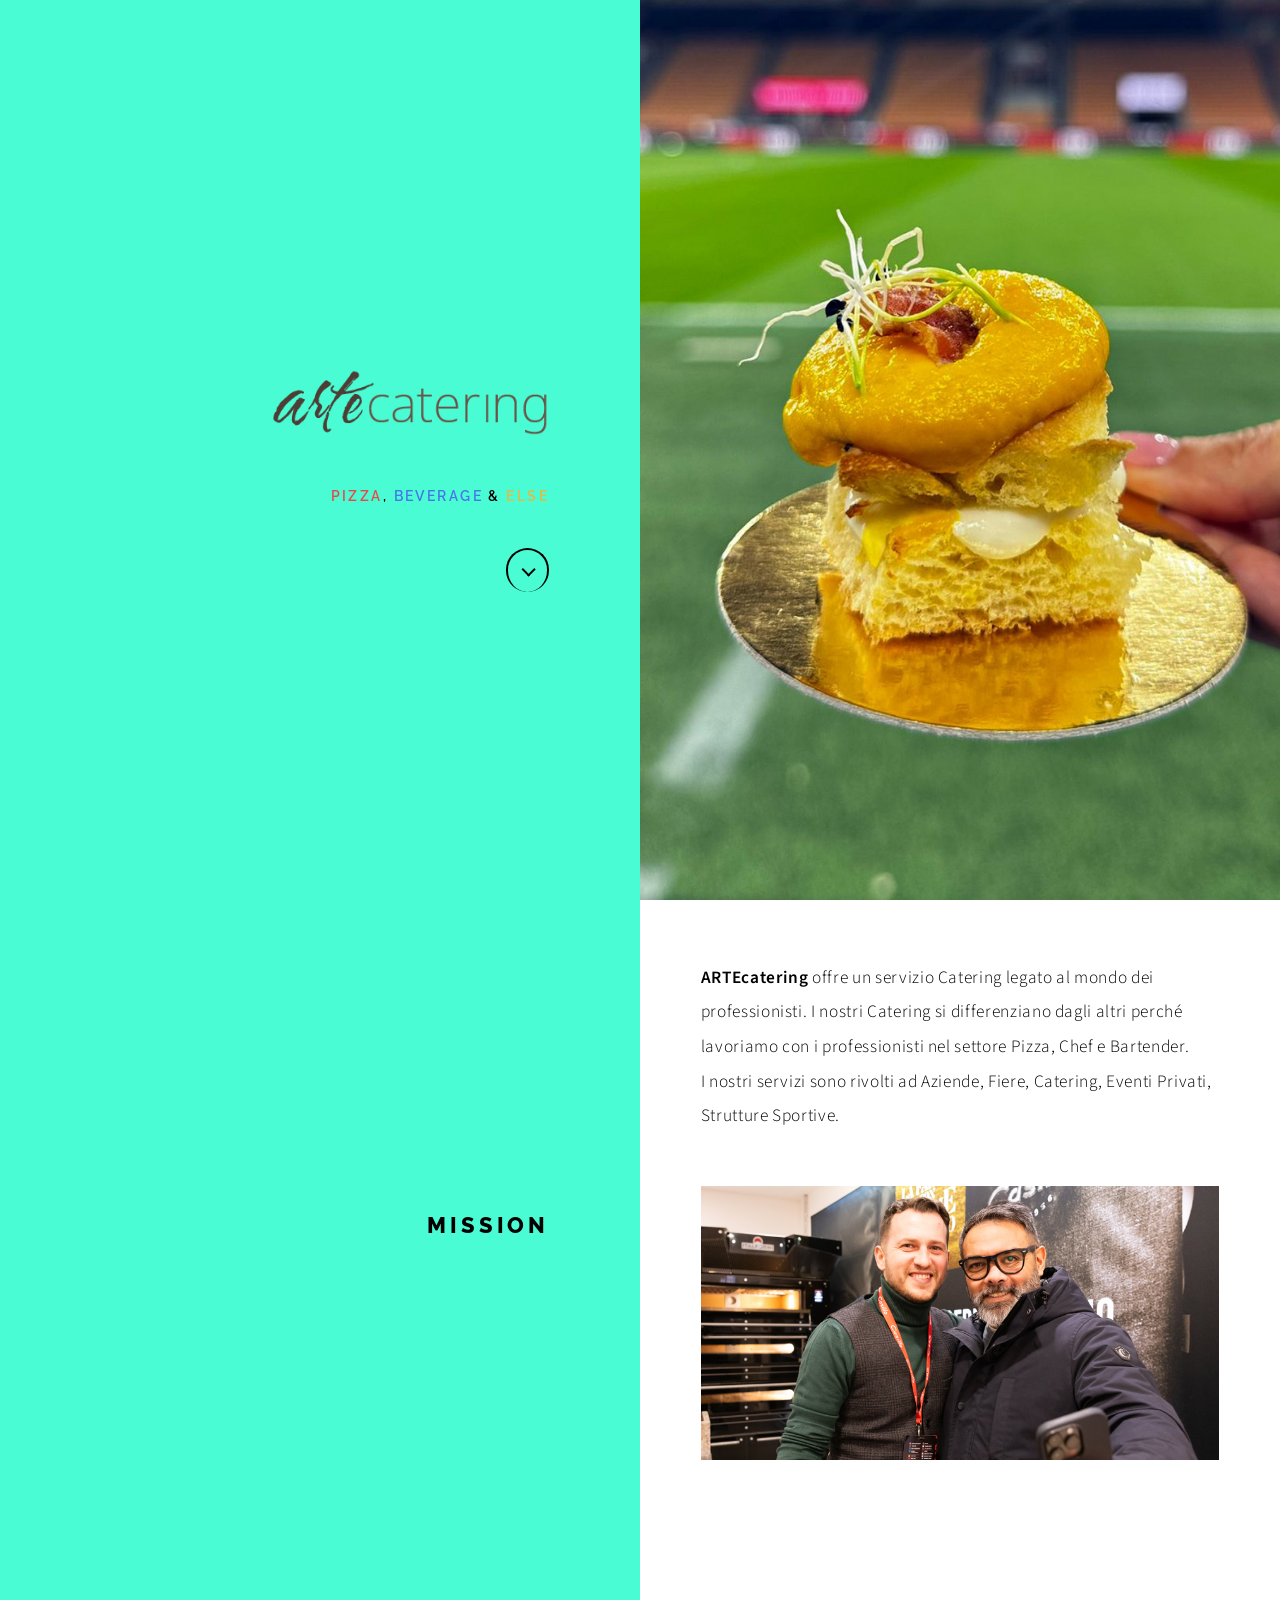
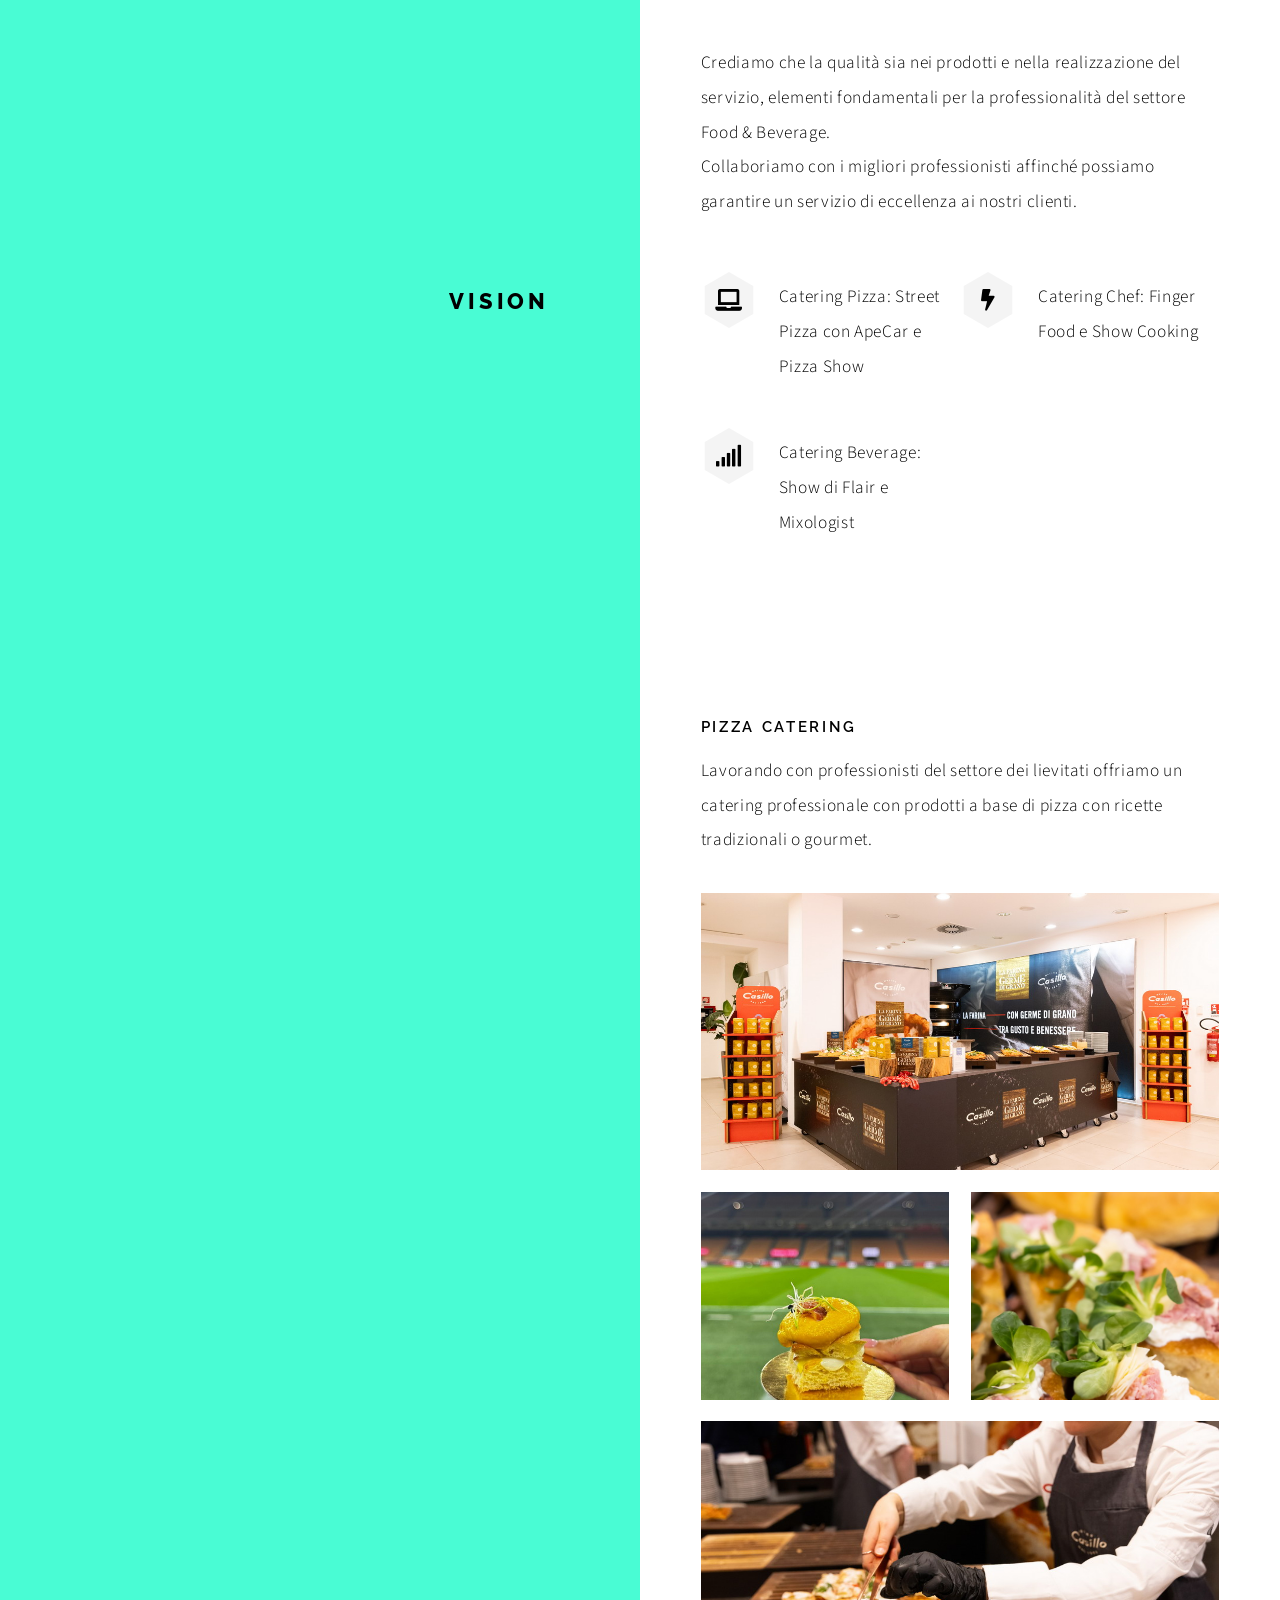
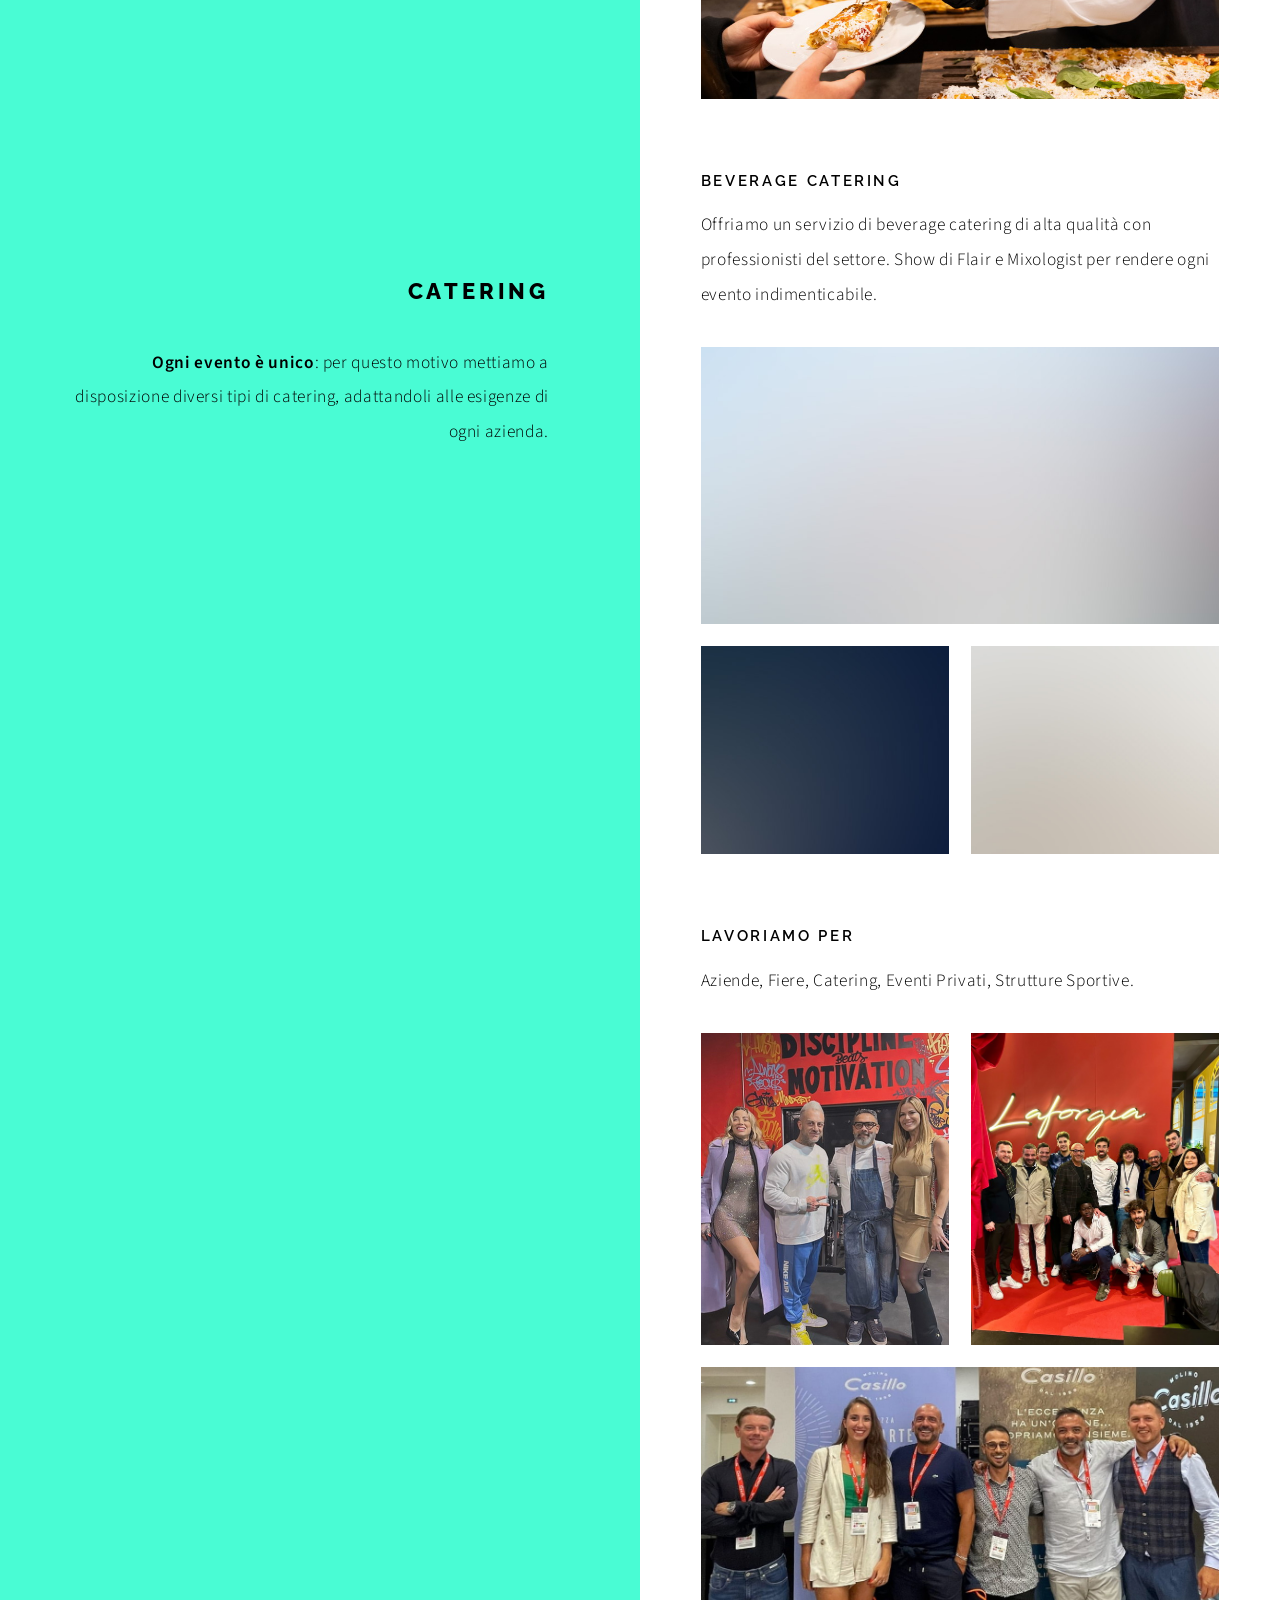
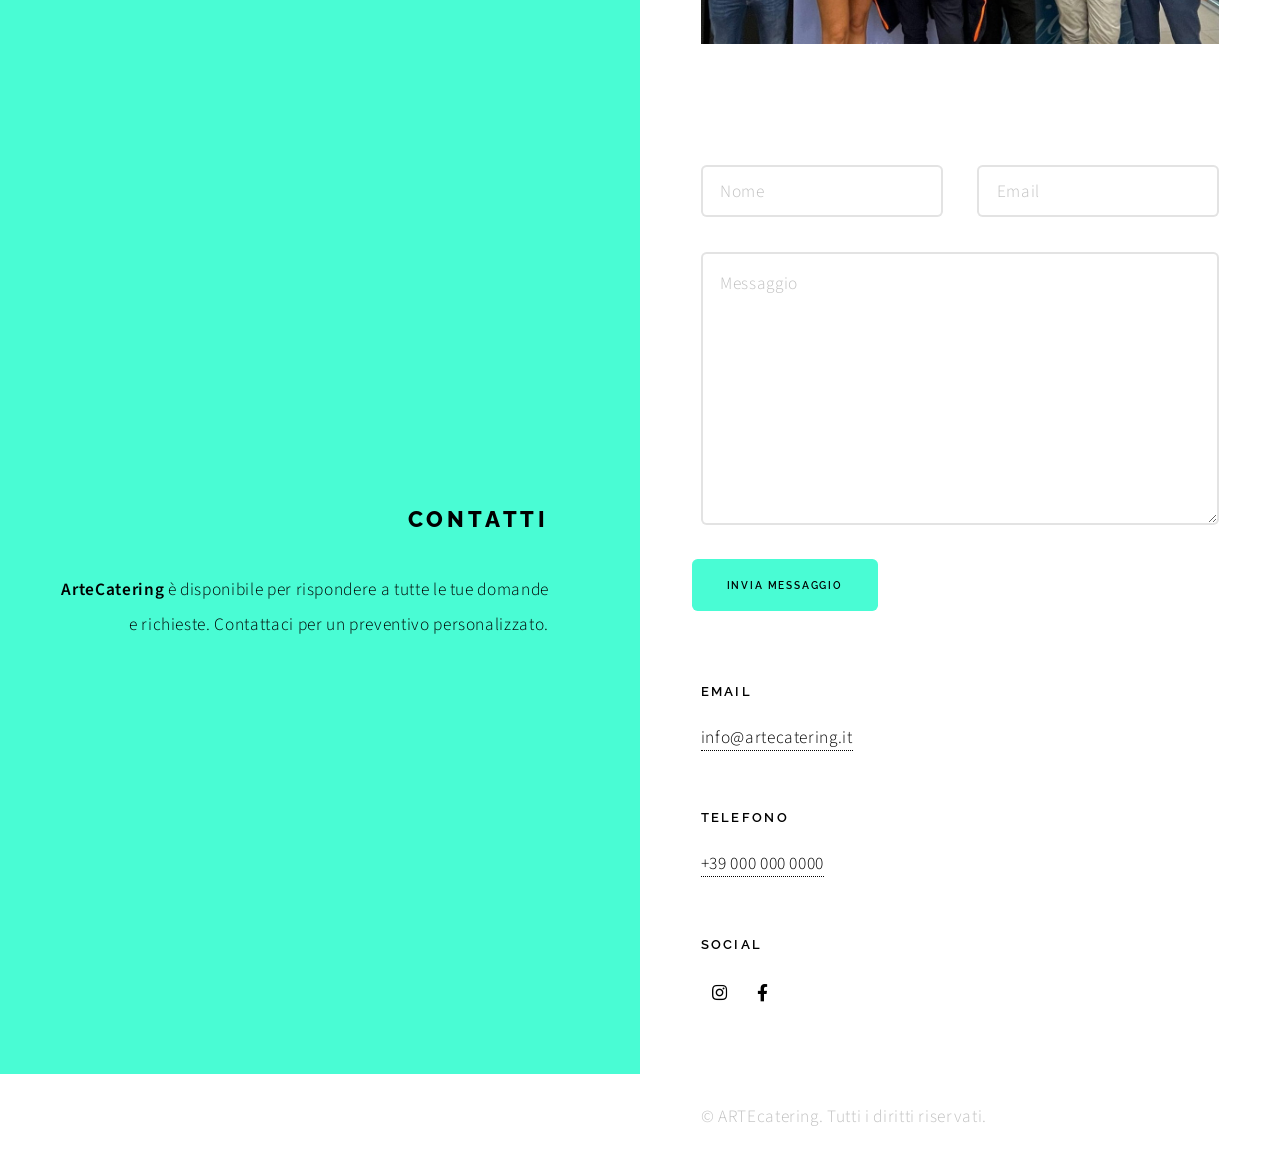
==== commit 2933cb22: "feat: complete two-column restructure with pure CSS and vanilla JS - New index.html: clean 174-line " ====
--- a/index.html
+++ b/index.html
@@ -1,465 +1,175 @@
-<!DOCTYPE HTML>
-<html lang="it" xml:lang="it" xmlns="http://www.w3.org/1999/xhtml">
-	<head>
-		<title>ARTEcatering</title>
-	<meta charset="ISO-8859-1" >
-    <meta http-equiv="Content-Type" content="text/html;charset=ISO-8859-1">
-		<meta name="viewport" content="width=device-width, initial-scale=1, user-scalable=no" />
-		<meta name="description" content="" />
-		<meta name="keywords" content="" />
-		<link rel="stylesheet" href="assets/css/main.css" />
-	</head>
-	<body class="is-preload">
+<!DOCTYPE html>
+<html lang="it">
+<head>
+    <meta charset="UTF-8">
+    <meta name="viewport" content="width=device-width, initial-scale=1.0">
+    <title>ARTEcatering</title>
+    <meta name="description" content="ARTEcatering - Catering professionale: Pizza, Beverage &amp; Else">
+    <link rel="stylesheet" href="assets/css/fontawesome-all.min.css" />
+    <link rel="stylesheet" href="assets/css/variables.css" />
+    <link rel="stylesheet" href="assets/css/reset.css" />
+    <link rel="stylesheet" href="assets/css/typography.css" />
+    <link rel="stylesheet" href="assets/css/layout.css" />
+    <link rel="stylesheet" href="assets/css/components.css" />
+    <link rel="stylesheet" href="assets/css/responsive.css" />
+</head>
+<body class="is-preload">
 
-		<!-- Wrapper -->
-			<div id="wrapper">
+    <div id="wrapper">
 
-				<!-- Intro -->
-					<section class="intro">
-						<header>
-							<h1><img src="./images/artecatering_logo.png" /></h1>
-							<p class="litemrntxt"><b class="redtxt">PIZZA</b>, <b class="blutxt">BEVERAGE</b> & <b class="yellotxt">ELSE</b></p>
-							<ul class="actions">
-								<li><a href="#first" class="arrow scrolly"><span class="label">Next</span></a></li>
-							</ul>
-						</header>
-						<div class="content">
-							<span class="image fill" data-position="center"><img src="images/pic01.jpg" alt="" /></span>
-						</div>
-					</section>
+        <!-- ── Intro ── -->
+        <section class="section intro" id="intro">
+            <div class="col-left">
+                <h1><img src="./images/artecatering_logo.png" alt="ARTEcatering" /></h1>
+                <p class="tagline">
+                    <b class="red-text">PIZZA</b>,
+                    <b class="blue-text">BEVERAGE</b> &amp;
+                    <b class="yellow-text">ELSE</b>
+                </p>
+                <a href="#mission" class="scroll-down"><span class="label">Scorri</span></a>
+            </div>
+            <div class="col-right">
+                <img src="images/pic01.jpg" alt="ARTEcatering hero" />
+            </div>
+        </section>
 
-				<!-- Section -->
-					<section id="first">
-						<header>
-							<h2 class="darkmrntxt">MISSION</h2>
-						</header>
-						<div class="content">
-							<p><strong>Socks Catering</strong> offre un servizio Catering legato al mondo dei professionisti. Cosa vuol dire? Che i nostri Catering si differenziano dagli altri, perch� lavoriamo con i professionisti nel settore Pizza, Chef e Bartender.<br>
-I nostri servizi sono rivolti ad Aziende, Fiere, Catering, Eventi Privati, Strutture Sportive.</p>
-							<span class="image main"><img src="images/pic02.jpg" alt="" /></span>
-						</div>
-					</section>
+        <!-- ── Mission ── -->
+        <section class="section" id="mission">
+            <div class="col-left">
+                <h2>Mission</h2>
+            </div>
+            <div class="col-right">
+                <p><strong>ARTEcatering</strong> offre un servizio Catering legato al mondo dei professionisti.
+                I nostri Catering si differenziano dagli altri perché lavoriamo con i professionisti
+                nel settore Pizza, Chef e Bartender.<br>
+                I nostri servizi sono rivolti ad Aziende, Fiere, Catering, Eventi Privati, Strutture Sportive.</p>
+                <span class="image main"><img src="images/pic02.jpg" alt="Il nostro team al lavoro" /></span>
+            </div>
+        </section>
 
-				<!-- Section -->
-					<section>
-						<header>
-							<h2 class="darkmrntxt">VISION</h2>
-						</header>
-						<div class="content">
-							<p>Crediamo che la qualit� sia nei prodotti e sia nella realizzazione del servizio, siano importanti per la professionalit� del settore Food & Beverage.<br>
-Collaboriamo con i migliori professionisti affinch� possiamo garantire un servizio di eccellenza ai nostri clienti.</p>
-							<ul class="feature-icons">
-								<li class="icon solid fa-laptop">Catering Pizza: Street Pizza con ApeCar e Pizza Show</li>
-								<li class="icon solid fa-bolt">Catering Chef: Finger Food e Show Cooking</li>
-								<li class="icon solid fa-signal">Catering Beverage: Show di Flair e Mixologist</li>
-							</ul>
-						</div>
-					</section>
+        <!-- ── Vision ── -->
+        <section class="section" id="vision">
+            <div class="col-left">
+                <h2>Vision</h2>
+            </div>
+            <div class="col-right">
+                <p>Crediamo che la qualità sia nei prodotti e nella realizzazione del servizio,
+                elementi fondamentali per la professionalità del settore Food &amp; Beverage.<br>
+                Collaboriamo con i migliori professionisti affinché possiamo garantire
+                un servizio di eccellenza ai nostri clienti.</p>
+                <ul class="feature-icons">
+                    <li class="icon solid fa-laptop">Catering Pizza: Street Pizza con ApeCar e Pizza Show</li>
+                    <li class="icon solid fa-bolt">Catering Chef: Finger Food e Show Cooking</li>
+                    <li class="icon solid fa-signal">Catering Beverage: Show di Flair e Mixologist</li>
+                </ul>
+            </div>
+        </section>
 
-				<!-- Section -->
-					<section>
-						<header>
-							<h2 class="darkmrntxt">CATERING</h2>
-						</header>
-						<div class="content">
-							<p><strong>Ogni evento � unico</strong>: per questo motivo mettiamo a disposizione diversi tipi di catering, adattandoli alle esigenze di ogni azienda.</p>
+        <!-- ── Catering ── -->
+        <section class="section" id="catering">
+            <div class="col-left">
+                <h2>Catering</h2>
+                <p><strong>Ogni evento è unico</strong>: per questo motivo mettiamo a disposizione
+                diversi tipi di catering, adattandoli alle esigenze di ogni azienda.</p>
+            </div>
+            <div class="col-right">
 
-							<!-- Section -->
-								<section>
-									<header>
-										<h3>PIZZA CATERING</h3>
-										<p>Lavorando con professionisti del settore dei lievitati offriamo un catering professionale con prodotti a base di pizza con ricette tradizionali o gourmet.</p>
-									</header>
-									<div class="content">
-										<div class="gallery">
-											<a href="images/gallery/fulls/01.jpg" class="landscape"><img src="images/gallery/thumbs/01.jpg" alt="" /></a>
-											<a href="images/gallery/fulls/02.jpg"><img src="images/gallery/thumbs/02.jpg" alt="" /></a>
-											<a href="images/gallery/fulls/03.jpg"><img src="images/gallery/thumbs/03.jpg" alt="" /></a>
-											<a href="images/gallery/fulls/04.jpg" class="landscape"><img src="images/gallery/thumbs/04.jpg" alt="" /></a>
-										</div>
-									</div>
-								</section>
+                <!-- Pizza Catering -->
+                <div class="subsection">
+                    <div class="subsection-header">
+                        <h3>Pizza Catering</h3>
+                        <p>Lavorando con professionisti del settore dei lievitati offriamo un catering
+                        professionale con prodotti a base di pizza con ricette tradizionali o gourmet.</p>
+                    </div>
+                    <div class="gallery">
+                        <a href="images/gallery/fulls/01.jpg" class="landscape"><img src="images/gallery/thumbs/01.jpg" alt="Pizza Catering 1" /></a>
+                        <a href="images/gallery/fulls/02.jpg"><img src="images/gallery/thumbs/02.jpg" alt="Pizza Catering 2" /></a>
+                        <a href="images/gallery/fulls/03.jpg"><img src="images/gallery/thumbs/03.jpg" alt="Pizza Catering 3" /></a>
+                        <a href="images/gallery/fulls/04.jpg" class="landscape"><img src="images/gallery/thumbs/04.jpg" alt="Pizza Catering 4" /></a>
+                    </div>
+                </div>
 
-							<!-- Section -->
-								<section>
-									<header>
-										<h3>BEVERAGE CATERING</h3>
-										<p>Aenean ornare velit lacus, ac varius enim ullamcorper eu. Proin aliquam sed facilisis ante interdum congue. Integer mollis, nisl amet convallis, porttitor magna ullamcorper, amet mauris. Ut magna finibus nisi nec lacinia ipsum maximus.</p>
-									</header>
-									<div class="content">
-										<div class="gallery">
-											<a href="images/gallery/fulls/05.jpg" class="landscape"><img src="images/gallery/thumbs/05.jpg" alt="" /></a>
-											<a href="images/gallery/fulls/06.jpg"><img src="images/gallery/thumbs/06.jpg" alt="" /></a>
-											<a href="images/gallery/fulls/07.jpg"><img src="images/gallery/thumbs/07.jpg" alt="" /></a>
-										</div>
-									</div>
-								</section>
+                <!-- Beverage Catering -->
+                <div class="subsection">
+                    <div class="subsection-header">
+                        <h3>Beverage Catering</h3>
+                        <p>Offriamo un servizio di beverage catering di alta qualità con professionisti
+                        del settore. Show di Flair e Mixologist per rendere ogni evento indimenticabile.</p>
+                    </div>
+                    <div class="gallery">
+                        <a href="images/gallery/fulls/05.jpg" class="landscape"><img src="images/gallery/thumbs/05.jpg" alt="Beverage Catering 1" /></a>
+                        <a href="images/gallery/fulls/06.jpg"><img src="images/gallery/thumbs/06.jpg" alt="Beverage Catering 2" /></a>
+                        <a href="images/gallery/fulls/07.jpg"><img src="images/gallery/thumbs/07.jpg" alt="Beverage Catering 3" /></a>
+                    </div>
+                </div>
 
-							<!-- Section -->
-								<section>
-									<header>
-										<h3>Lavoriamo per</h3>
-										<p>Aziende, Fiere, Catering, Eventi Privati, Strutture Sportive.</p>
-									</header>
-									<div class="content">
-										<div class="gallery">
-											<a href="images/gallery/fulls/08.jpg" class="portrait"><img src="images/gallery/thumbs/08.jpg" alt="" /></a>
-											<a href="images/gallery/fulls/09.jpg" class="portrait"><img src="images/gallery/thumbs/09.jpg" alt="" /></a>
-											<a href="images/gallery/fulls/10.jpg" class="landscape"><img src="images/gallery/thumbs/10.jpg" alt="" /></a>
-										</div>
-									</div>
-								</section>
+                <!-- Lavoriamo per -->
+                <div class="subsection">
+                    <div class="subsection-header">
+                        <h3>Lavoriamo per</h3>
+                        <p>Aziende, Fiere, Catering, Eventi Privati, Strutture Sportive.</p>
+                    </div>
+                    <div class="gallery">
+                        <a href="images/gallery/fulls/08.jpg" class="portrait"><img src="images/gallery/thumbs/08.jpg" alt="Evento 1" /></a>
+                        <a href="images/gallery/fulls/09.jpg" class="portrait"><img src="images/gallery/thumbs/09.jpg" alt="Evento 2" /></a>
+                        <a href="images/gallery/fulls/10.jpg" class="landscape"><img src="images/gallery/thumbs/10.jpg" alt="Evento 3" /></a>
+                    </div>
+                </div>
 
-						</div>
-					</section>
+            </div>
+        </section>
 
-				<!-- Section
-					<section>
-						<header>
-							<h2 class="darkmrntxt">Duis sed adpiscing veroeros amet</h2>
-						</header>
-						<div class="content">
-							<p><strong>Proin tempus feugiat</strong> sed varius enim lorem ullamcorper dolore aliquam aenean ornare velit lacus, ac varius enim lorem ullamcorper dolore.</p>
-							<ul class="actions">
-								<li><a href="#" class="button primary large">Get Started</a></li>
-								<li><a href="#" class="button large">Learn More</a></li>
-							</ul>
-						</div>
-					</section> -->
+        <!-- ── Contatti ── -->
+        <section class="section" id="contact">
+            <div class="col-left">
+                <h2>Contatti</h2>
+                <p><strong>ArteCatering</strong> è disponibile per rispondere a tutte le tue
+                domande e richieste. Contattaci per un preventivo personalizzato.</p>
+            </div>
+            <div class="col-right">
+                <form method="post" action="#">
+                    <div class="fields">
+                        <div class="field half">
+                            <input type="text" name="name" id="name" placeholder="Nome" />
+                        </div>
+                        <div class="field half">
+                            <input type="email" name="email" id="email" placeholder="Email" />
+                        </div>
+                        <div class="field">
+                            <textarea name="message" id="message" placeholder="Messaggio" rows="7"></textarea>
+                        </div>
+                    </div>
+                    <ul class="actions">
+                        <li><input type="submit" value="Invia Messaggio" class="primary" /></li>
+                    </ul>
+                </form>
 
-				<!-- Elements -->
-				<!--
-					<section>
-						<header>
-							<h2>Elements</h2>
-						</header>
-						<div class="content">
+                <ul class="items">
+                    <li>
+                        <h3>Email</h3>
+                        <a href="mailto:info@artecatering.it">info@artecatering.it</a>
+                    </li>
+                    <li>
+                        <h3>Telefono</h3>
+                        <a href="tel:+390000000000">+39 000 000 0000</a>
+                    </li>
+                    <li>
+                        <h3>Social</h3>
+                        <ul class="icons">
+                            <li><a href="#" class="icon brands fa-instagram"><span class="label">Instagram</span></a></li>
+                            <li><a href="#" class="icon brands fa-facebook-f"><span class="label">Facebook</span></a></li>
+                        </ul>
+                    </li>
+                </ul>
+            </div>
+        </section>
 
-							<section>
-								<header>
-									<h3>Text</h3>
-								</header>
-								<div class="content">
-									<p>This is <b>bold</b> and this is <strong>strong</strong>. This is <i>italic</i> and this is <em>emphasized</em>.
-									This is <sup>superscript</sup> text and this is <sub>subscript</sub> text.
-									This is <u>underlined</u> and this is code: <code>for (;;) { ... }</code>. Finally, <a href="#">this is a link</a>.</p>
-									<hr />
-									<h2>Heading Level 2</h2>
-									<h3>Heading Level 3</h3>
-									<h4>Heading Level 4</h4>
-									<h5>Heading Level 5</h5>
-									<hr />
-									<h5>Blockquote</h5>
-									<blockquote>Fringilla nisl. Donec accumsan interdum nisi, quis tincidunt felis sagittis eget tempus euismod. Vestibulum ante ipsum primis in faucibus vestibulum. Blandit adipiscing eu felis iaculis volutpat ac adipiscing accumsan faucibus. Vestibulum ante ipsum primis in faucibus lorem ipsum dolor sit amet nullam adipiscing eu felis.</blockquote>
-									<h5>Preformatted</h5>
-									<pre><code>i = 0;
+        <!-- ── Copyright ── -->
+        <div class="copyright">&copy; ARTEcatering. Tutti i diritti riservati.</div>
 
-while (!deck.isInOrder()) {
-  print 'Iteration ' + i;
-  deck.shuffle();
-  i++;
-}
+    </div>
 
-print 'Sorted in ' + i + ' iterations.';</code></pre>
-								</div>
-							</section>
+    <script src="assets/js/app.js"></script>
 
-							<section>
-								<header>
-									<h3>Lists</h3>
-								</header>
-								<div class="content">
-
-									<h4>Unordered</h4>
-									<ul>
-										<li>Dolor pulvinar etiam.</li>
-										<li>Sagittis adipiscing.</li>
-										<li>Felis enim feugiat.</li>
-									</ul>
-
-									<h4>Alternate</h4>
-									<ul class="alt">
-										<li>Dolor pulvinar etiam.</li>
-										<li>Sagittis adipiscing.</li>
-										<li>Felis enim feugiat.</li>
-									</ul>
-
-									<h4>Ordered</h4>
-									<ol>
-										<li>Dolor pulvinar etiam.</li>
-										<li>Etiam vel felis viverra.</li>
-										<li>Felis enim feugiat.</li>
-										<li>Dolor pulvinar etiam.</li>
-										<li>Etiam vel felis lorem.</li>
-										<li>Felis enim et feugiat.</li>
-									</ol>
-									<h4>Icons</h4>
-									<ul class="icons">
-										<li><a href="#" class="icon brands fa-twitter"><span class="label">Twitter</span></a></li>
-										<li><a href="#" class="icon brands fa-facebook-f"><span class="label">Facebook</span></a></li>
-										<li><a href="#" class="icon brands fa-instagram"><span class="label">Instagram</span></a></li>
-										<li><a href="#" class="icon brands fa-github"><span class="label">Github</span></a></li>
-									</ul>
-
-									<h4>Actions</h4>
-									<ul class="actions">
-										<li><a href="#" class="button primary">Default</a></li>
-										<li><a href="#" class="button">Default</a></li>
-									</ul>
-									<ul class="actions stacked">
-										<li><a href="#" class="button primary">Default</a></li>
-										<li><a href="#" class="button">Default</a></li>
-									</ul>
-								</div>
-							</section>
-
-							<section>
-								<header>
-									<h3>Table</h3>
-								</header>
-								<div class="content">
-									<h4>Default</h4>
-									<div class="table-wrapper">
-										<table>
-											<thead>
-												<tr>
-													<th>Name</th>
-													<th>Description</th>
-													<th>Price</th>
-												</tr>
-											</thead>
-											<tbody>
-												<tr>
-													<td>Item One</td>
-													<td>Ante turpis integer aliquet porttitor.</td>
-													<td>29.99</td>
-												</tr>
-												<tr>
-													<td>Item Two</td>
-													<td>Vis ac commodo adipiscing arcu aliquet.</td>
-													<td>19.99</td>
-												</tr>
-												<tr>
-													<td>Item Three</td>
-													<td> Morbi faucibus arcu accumsan lorem.</td>
-													<td>29.99</td>
-												</tr>
-												<tr>
-													<td>Item Four</td>
-													<td>Vitae integer tempus condimentum.</td>
-													<td>19.99</td>
-												</tr>
-												<tr>
-													<td>Item Five</td>
-													<td>Ante turpis integer aliquet porttitor.</td>
-													<td>29.99</td>
-												</tr>
-											</tbody>
-											<tfoot>
-												<tr>
-													<td colspan="2"></td>
-													<td>100.00</td>
-												</tr>
-											</tfoot>
-										</table>
-									</div>
-
-									<h4>Alternate</h4>
-									<div class="table-wrapper">
-										<table class="alt">
-											<thead>
-												<tr>
-													<th>Name</th>
-													<th>Description</th>
-													<th>Price</th>
-												</tr>
-											</thead>
-											<tbody>
-												<tr>
-													<td>Item One</td>
-													<td>Ante turpis integer aliquet porttitor.</td>
-													<td>29.99</td>
-												</tr>
-												<tr>
-													<td>Item Two</td>
-													<td>Vis ac commodo adipiscing arcu aliquet.</td>
-													<td>19.99</td>
-												</tr>
-												<tr>
-													<td>Item Three</td>
-													<td> Morbi faucibus arcu accumsan lorem.</td>
-													<td>29.99</td>
-												</tr>
-												<tr>
-													<td>Item Four</td>
-													<td>Vitae integer tempus condimentum.</td>
-													<td>19.99</td>
-												</tr>
-												<tr>
-													<td>Item Five</td>
-													<td>Ante turpis integer aliquet porttitor.</td>
-													<td>29.99</td>
-												</tr>
-											</tbody>
-											<tfoot>
-												<tr>
-													<td colspan="2"></td>
-													<td>100.00</td>
-												</tr>
-											</tfoot>
-										</table>
-									</div>
-								</div>
-							</section>
-
-							<section>
-								<header>
-									<h3>Buttons</h3>
-								</header>
-								<div class="content">
-									<ul class="actions">
-										<li><a href="#" class="button primary">Primary</a></li>
-										<li><a href="#" class="button">Default</a></li>
-									</ul>
-									<ul class="actions">
-										<li><a href="#" class="button large">Large</a></li>
-										<li><a href="#" class="button">Default</a></li>
-										<li><a href="#" class="button small">Small</a></li>
-									</ul>
-									<ul class="actions">
-										<li><a href="#" class="button primary icon solid fa-download">Icon</a></li>
-										<li><a href="#" class="button icon solid fa-download">Icon</a></li>
-									</ul>
-									<ul class="actions">
-										<li><span class="button primary disabled">Disabled</span></li>
-										<li><span class="button disabled">Disabled</span></li>
-									</ul>
-								</div>
-							</section>
-
-							<section>
-								<header>
-									<h3>Form</h3>
-								</header>
-								<div class="content">
-									<form method="post" action="#">
-										<div class="fields">
-											<div class="field half">
-												<label for="demo-name">Name</label>
-												<input type="text" name="demo-name" id="demo-name" value="" placeholder="Jane Doe" />
-											</div>
-											<div class="field half">
-												<label for="demo-email">Email</label>
-												<input type="email" name="demo-email" id="demo-email" value="" placeholder="jane@untitled.tld" />
-											</div>
-											<div class="field">
-												<label for="demo-category">Category</label>
-												<select name="demo-category" id="demo-category">
-													<option value="">-</option>
-													<option value="1">Manufacturing</option>
-													<option value="1">Shipping</option>
-													<option value="1">Administration</option>
-													<option value="1">Human Resources</option>
-												</select>
-											</div>
-											<div class="field half">
-												<input type="radio" id="demo-priority-low" name="demo-priority" checked>
-												<label for="demo-priority-low">Low</label>
-											</div>
-											<div class="field half">
-												<input type="radio" id="demo-priority-high" name="demo-priority">
-												<label for="demo-priority-high">High</label>
-											</div>
-											<div class="field half">
-												<input type="checkbox" id="demo-copy" name="demo-copy">
-												<label for="demo-copy">Email me a copy</label>
-											</div>
-											<div class="field half">
-												<input type="checkbox" id="demo-human" name="demo-human" checked>
-												<label for="demo-human">Not a robot</label>
-											</div>
-											<div class="field">
-												<label for="demo-message">Message</label>
-												<textarea name="demo-message" id="demo-message" placeholder="Enter your message" rows="6"></textarea>
-											</div>
-										</div>
-										<ul class="actions">
-											<li><input type="submit" value="Send Message" class="primary" /></li>
-											<li><input type="reset" value="Reset" /></li>
-										</ul>
-									</form>
-								</div>
-							</section>
-
-						</div>
-					</section>
-				-->
-
-				<!-- Section -->
-					<section>
-						<header>
-							<h2 class="darkmrntxt">Contatti</h2>
-						</header>
-						<div class="content">
-							<p><strong>ArteCatering</strong> interdum et malesuada fames ac ante ipsum primis in faucibus. Pellentesque venenatis dolor imperdiet dolor mattis sagittis.</p>
-							<form>
-								<div class="fields">
-									<div class="field half">
-										<input type="text" name="name" id="name" placeholder="Name" />
-									</div>
-									<div class="field half">
-										<input type="email" name="email" id="email" placeholder="Email" />
-									</div>
-									<div class="field">
-										<textarea name="message" id="message" placeholder="Message" rows="7"></textarea>
-									</div>
-								</div>
-								<ul class="actions">
-									<li><input type="submit" value="Send Message" class="button primary" /></li>
-								</ul>
-							</form>
-						</div>
-						<footer>
-							<ul class="items">
-								<li>
-									<h3>Email</h3>
-									<a href="#">information@untitled.ext</a>
-								</li>
-								<li>
-									<h3>Phone</h3>
-									<a href="#">(000) 000-0000</a>
-								</li>
-								<li>
-									<h3>Address</h3>
-									<span>1234 Somewhere Road, Nashville, TN 00000</span>
-								</li>
-								<li>
-									<h3>Elsewhere</h3>
-									<ul class="icons">
-										<li><a href="#" class="icon brands fa-twitter"><span class="label">Twitter</span></a></li>
-										<li><a href="#" class="icon brands fa-facebook-f"><span class="label">Facebook</span></a></li>
-										<li><a href="#" class="icon brands fa-instagram"><span class="label">Instagram</span></a></li>
-										<li><a href="#" class="icon brands fa-linkedin-in"><span class="label">LinkedIn</span></a></li>
-										<li><a href="#" class="icon brands fa-github"><span class="label">GitHub</span></a></li>
-										<li><a href="#" class="icon brands fa-codepen"><span class="label">Codepen</span></a></li>
-									</ul>
-								</li>
-							</ul>
-						</footer>
-					</section>
-
-				<!-- Copyright -->
-					<div class="copyright">&copy; Untitled. All rights reserved. Design: <a href="https://html5up.net">HTML5 UP</a>.</div>
-
-			</div>
-
-		<!-- Scripts -->
-			<script src="assets/js/jquery.min.js"></script>
-			<script src="assets/js/jquery.scrolly.min.js"></script>
-			<script src="assets/js/browser.min.js"></script>
-			<script src="assets/js/breakpoints.min.js"></script>
-			<script src="assets/js/util.js"></script>
-			<script src="assets/js/main.js"></script>
-
-	</body>
+</body>
 </html>
--- a/assets/css/variables.css
+++ b/assets/css/variables.css
@@ -0,0 +1,45 @@
+:root {
+    /* ── Colors ── */
+    --color-bg:          #ffffff;
+    --color-fg:          #000000;
+    --color-fg-light:    rgba(0, 0, 0, 0.25);
+    --color-border:      rgba(144, 144, 144, 0.25);
+    --color-border-bg:   rgba(144, 144, 144, 0.1);
+
+    /* Accent (teal) */
+    --color-accent:        #49fcd4;
+    --color-accent-border: #2fc9a8;
+    --color-accent-alt:    #28b898;
+    --color-accent-bg:     rgba(73, 252, 212, 0.25);
+
+    /* Brand colors */
+    --color-red:    #e84848;
+    --color-blue:   #4875e8;
+    --color-yellow: #e8b840;
+
+    /* ── Fonts ── */
+    --font-family:         'Source Sans Pro', Helvetica, sans-serif;
+    --font-family-heading: 'Raleway', Helvetica, sans-serif;
+
+    /* Font weights */
+    --font-weight:               300;
+    --font-weight-bold:          600;
+    --font-weight-extrabold:     700;
+    --font-weight-heading:       800;
+    --font-weight-heading-light: 600;
+
+    /* Font kerning */
+    --kerning:         0.0375em;
+    --kerning-heading: 0.175em;
+    --kerning-alt:    -0.05em;
+
+    /* ── Spacing & sizing ── */
+    --element-margin:  2rem;
+    --element-height:  3rem;
+    --border-radius:   0.325rem;
+    --gallery-gutter:  1.25rem;
+    --form-gutter:     2rem;
+
+    /* ── Layout ── */
+    --col-padding:     4rem;
+}
--- a/assets/css/typography.css
+++ b/assets/css/typography.css
@@ -0,0 +1,129 @@
+/* Typography */
+
+@import url('https://fonts.googleapis.com/css2?family=Source+Sans+Pro:ital,wght@0,300;0,600;0,700;1,300;1,600;1,700&family=Raleway:wght@600;800&display=swap');
+
+body {
+    background-color: var(--color-bg);
+    color: var(--color-fg);
+}
+
+body, input, select, textarea {
+    color: var(--color-fg);
+    font-family: var(--font-family);
+    font-size: 1rem;
+    font-weight: var(--font-weight);
+    letter-spacing: var(--kerning);
+    line-height: 2;
+}
+
+/* Preload: suppress animations until page is ready */
+body.is-preload *,
+body.is-preload *::before,
+body.is-preload *::after {
+    animation: none !important;
+    transition: none !important;
+}
+
+/* Links */
+a {
+    transition: border-bottom-color 0.25s ease-in-out;
+    text-decoration: none;
+    color: var(--color-fg);
+    border-bottom: dotted 1px;
+}
+
+a:hover {
+    border-bottom-color: transparent;
+}
+
+/* Strong / bold */
+strong, b {
+    font-weight: var(--font-weight-bold);
+    color: var(--color-fg);
+}
+
+em, i {
+    font-style: italic;
+}
+
+/* Paragraph */
+p {
+    margin: 0 0 var(--element-margin) 0;
+}
+
+/* Headings */
+h1, h2, h3, h4, h5, h6 {
+    color: var(--color-fg);
+    font-family: var(--font-family-heading);
+    font-weight: var(--font-weight-heading-light);
+    letter-spacing: var(--kerning-heading);
+    line-height: 1.75;
+    margin: 0 0 calc(var(--element-margin) * 0.75) 0;
+    text-transform: uppercase;
+}
+
+h1 {
+    font-family: var(--font-family);
+    font-size: 4rem;
+    font-weight: var(--font-weight-extrabold);
+    letter-spacing: var(--kerning-alt);
+    line-height: 1.1;
+    text-transform: none;
+    margin: 0 0 calc(var(--element-margin) * 0.75) 0;
+}
+
+h1 img {
+    max-width: 280px;
+    width: 100%;
+    height: auto;
+}
+
+h2 {
+    font-size: 1.25rem;
+    font-weight: var(--font-weight-heading);
+    margin: 0 0 var(--element-margin) 0;
+}
+
+h3 {
+    font-size: 0.875rem;
+}
+
+h4 { font-size: 0.875rem; }
+h5 { font-size: 0.75rem; }
+h6 { font-size: 0.625rem; }
+
+/* Brand colors */
+.red-text    { color: var(--color-red); }
+.blue-text   { color: var(--color-blue); }
+.yellow-text { color: var(--color-yellow); }
+
+/* Tagline (intro sub-heading) */
+.tagline {
+    font-family: var(--font-family-heading);
+    font-size: 0.8rem;
+    font-weight: var(--font-weight-heading-light);
+    letter-spacing: var(--kerning-heading);
+    line-height: 2.5;
+    text-transform: uppercase;
+    margin: 0 0 var(--element-margin) 0;
+}
+
+/* Image helpers */
+.image.main {
+    display: block;
+    margin: calc(var(--element-margin) * 1.5) 0;
+    width: 100%;
+}
+
+.image.main img {
+    width: 100%;
+}
+
+.image.main:first-child {
+    margin-top: 0;
+}
+
+/* Copyright */
+.copyright a {
+    color: inherit;
+}
--- a/assets/css/layout.css
+++ b/assets/css/layout.css
@@ -0,0 +1,79 @@
+/* Two-Column Layout */
+
+/* ── Wrapper ── */
+#wrapper {
+    position: relative;
+    width: 100%;
+}
+
+/* ── Section base ── */
+.section {
+    display: flex;
+    flex-direction: row;
+}
+
+/* ── Left column (accent background) ── */
+.col-left {
+    background-color: var(--color-accent);
+    display: flex;
+    flex-direction: column;
+    justify-content: center;
+    align-items: flex-end;
+    text-align: right;
+    flex: 0 0 50%;
+    width: 50%;
+    padding: var(--col-padding) calc(var(--col-padding) * 1.5) var(--col-padding) var(--col-padding);
+}
+
+/* ── Right column (white background) ── */
+.col-right {
+    background-color: var(--color-bg);
+    flex: 0 0 50%;
+    width: 50%;
+    padding: var(--col-padding);
+    position: relative;
+}
+
+/* ── Intro section ── */
+.section.intro {
+    min-height: 100vh;
+    align-items: stretch;
+}
+
+.section.intro .col-left {
+    padding-top: calc(var(--col-padding) * 2);
+}
+
+.section.intro .col-right {
+    padding: 0;
+    overflow: hidden;
+}
+
+/* Hero image fills the intro right column */
+.section.intro .col-right img {
+    width: 100%;
+    height: 100%;
+    object-fit: cover;
+    object-position: center;
+    display: block;
+}
+
+/* ── Copyright ── */
+.copyright {
+    background-color: var(--color-bg);
+    color: var(--color-fg-light);
+    font-size: 1rem;
+    padding: 1.5rem var(--col-padding);
+    margin-left: 50%;
+    width: 50%;
+}
+
+/* ── Preload / intro animation ── */
+.section.intro {
+    transition: opacity 1s ease;
+    opacity: 1;
+}
+
+body.is-preload .section.intro {
+    opacity: 0;
+}
--- a/assets/css/components.css
+++ b/assets/css/components.css
@@ -0,0 +1,460 @@
+/* Components */
+
+/* ==================
+   Icon base (Font Awesome compatibility)
+   ================== */
+
+.icon {
+    text-decoration: none;
+    position: relative;
+    border-bottom: none;
+}
+
+.icon > .label {
+    display: none;
+}
+
+.icon::before {
+    -moz-osx-font-smoothing: grayscale;
+    -webkit-font-smoothing: antialiased;
+    display: inline-block;
+    font-style: normal;
+    font-variant: normal;
+    text-rendering: auto;
+    line-height: 1;
+    text-transform: none !important;
+    font-family: 'Font Awesome 5 Free';
+    font-weight: 400;
+}
+
+.icon.solid::before {
+    font-weight: 900;
+}
+
+.icon.brands::before {
+    font-family: 'Font Awesome 5 Brands';
+}
+
+/* ==================
+   Scroll-down arrow
+   ================== */
+
+.scroll-down {
+    display: inline-flex;
+    align-items: center;
+    justify-content: center;
+    width: 2.5rem;
+    height: 2.5rem;
+    border-radius: 50%;
+    border: solid 2px currentColor;
+    border-bottom: none;
+    text-decoration: none;
+    position: relative;
+    transition: border-color 0.25s ease;
+}
+
+.scroll-down .label {
+    display: none;
+}
+
+.scroll-down::before {
+    content: '';
+    display: block;
+    width: 0.6rem;
+    height: 0.6rem;
+    border-right: 2px solid currentColor;
+    border-bottom: 2px solid currentColor;
+    transform: rotate(45deg) translateY(-2px);
+}
+
+.scroll-down:hover {
+    border-color: var(--color-fg-light);
+}
+
+/* ==================
+   Feature icons
+   ================== */
+
+ul.feature-icons {
+    display: flex;
+    flex-wrap: wrap;
+    list-style: none;
+    padding: 0;
+    margin: calc(var(--element-margin) * 1.5) 0;
+}
+
+ul.feature-icons:first-child {
+    margin-top: 0;
+}
+
+ul.feature-icons li {
+    margin: calc(var(--element-margin) * 1.25) 0 0 0;
+    padding: 0.5rem 0 0 4.5rem;
+    position: relative;
+    width: 50%;
+}
+
+ul.feature-icons li:nth-child(1),
+ul.feature-icons li:nth-child(2) {
+    margin-top: 0;
+}
+
+ul.feature-icons li::before {
+    background-image: url("data:image/svg+xml,%3Csvg xmlns='http://www.w3.org/2000/svg' x='0px' y='0px' viewBox='0 0 512 512'%3E%3Cpath d='M256,0l221.7,128v256L256,512L34.3,384V128L256,0z' fill='rgba(144,144,144,0.1)'/%3E%3C/svg%3E");
+    background-position: center;
+    background-repeat: no-repeat;
+    background-size: contain;
+    color: var(--color-fg);
+    display: block;
+    font-size: 1.25rem;
+    height: 3.25rem;
+    left: 0;
+    line-height: 3.25rem;
+    position: absolute;
+    text-align: center;
+    top: 0;
+    width: 3.25rem;
+}
+
+/* ==================
+   Gallery
+   ================== */
+
+.gallery {
+    display: flex;
+    flex-wrap: wrap;
+    margin: calc(var(--gallery-gutter) * -1) 0 0 calc(var(--gallery-gutter) * -1);
+    width: calc(100% + var(--gallery-gutter));
+    position: relative;
+}
+
+.gallery a {
+    border-bottom: 0;
+    display: block;
+    margin: var(--gallery-gutter) 0 0 var(--gallery-gutter);
+    outline: 0;
+    position: relative;
+    width: calc(50% - var(--gallery-gutter));
+    overflow: hidden;
+}
+
+.gallery a img {
+    display: block;
+    height: 12rem;
+    min-height: 10rem;
+    object-fit: cover;
+    object-position: center;
+    width: 100%;
+    transition: transform 0.3s ease;
+}
+
+.gallery a:hover img {
+    transform: scale(1.04);
+}
+
+.gallery a.landscape {
+    width: calc(100% - var(--gallery-gutter));
+}
+
+.gallery a.landscape img {
+    height: 16rem;
+}
+
+.gallery a.portrait img {
+    height: 18rem;
+}
+
+/* Gallery Modal / Lightbox */
+.gallery .modal {
+    align-items: center;
+    display: flex;
+    justify-content: center;
+    pointer-events: none;
+    user-select: none;
+    transition: opacity 0.5s ease, visibility 0.5s, z-index 0.5s;
+    -webkit-tap-highlight-color: rgba(0, 0, 0, 0);
+    background-color: rgba(255, 255, 255, 0.875);
+    height: 100%;
+    left: 0;
+    opacity: 0;
+    outline: 0;
+    position: fixed;
+    top: 0;
+    visibility: hidden;
+    width: 100%;
+    z-index: 0;
+}
+
+.gallery .modal::after {
+    background-image: url("data:image/svg+xml,%3Csvg xmlns='http://www.w3.org/2000/svg' width='64' height='64' viewBox='0 0 64 64'%3E%3Cline x1='20' y1='20' x2='44' y2='44' stroke='%23000' stroke-width='2'/%3E%3Cline x1='20' y1='44' x2='44' y2='20' stroke='%23000' stroke-width='2'/%3E%3C/svg%3E");
+    background-position: center;
+    background-repeat: no-repeat;
+    background-size: 3rem;
+    content: '';
+    cursor: pointer;
+    display: block;
+    height: 4rem;
+    position: absolute;
+    right: 0.5rem;
+    top: 0.5rem;
+    width: 4rem;
+}
+
+.gallery .modal .inner {
+    transform: translateY(0.75rem);
+    transition: opacity 0.25s ease, transform 0.25s ease;
+    opacity: 0;
+}
+
+.gallery .modal .inner img {
+    box-shadow: 0 1rem 3rem 0 rgba(0, 0, 0, 0.35);
+    display: block;
+    max-height: 90vh;
+    max-width: 90vw;
+    height: auto;
+    width: auto;
+}
+
+.gallery .modal.visible {
+    pointer-events: auto;
+    opacity: 1;
+    visibility: visible;
+    z-index: 11000;
+}
+
+.gallery .modal.loaded .inner {
+    transform: translateY(0);
+    transition: opacity 0.5s ease, transform 0.5s ease;
+    opacity: 1;
+}
+
+/* ==================
+   Subsection (within catering right column)
+   ================== */
+
+.subsection {
+    margin: calc(var(--element-margin) * 2) 0 0 0;
+}
+
+.subsection:first-child {
+    margin-top: 0;
+}
+
+.subsection-header {
+    margin-bottom: var(--element-margin);
+}
+
+.subsection-header h3 {
+    margin-bottom: calc(var(--element-margin) * 0.4);
+}
+
+/* ==================
+   Form
+   ================== */
+
+form {
+    margin: 0 0 var(--element-margin) 0;
+}
+
+form > :last-child {
+    margin-bottom: 0;
+}
+
+.fields {
+    display: flex;
+    flex-wrap: wrap;
+    margin: calc(var(--form-gutter) * -1) 0 var(--element-margin) calc(var(--form-gutter) * -1);
+    width: calc(100% + calc(var(--form-gutter) * 2));
+}
+
+.field {
+    flex-grow: 0;
+    flex-shrink: 0;
+    padding: var(--form-gutter) 0 0 var(--form-gutter);
+    width: calc(100% - var(--form-gutter));
+}
+
+.field.half {
+    width: calc(50% - calc(var(--form-gutter) * 0.5));
+}
+
+.field > :last-child {
+    margin-bottom: 0;
+}
+
+input[type="text"],
+input[type="password"],
+input[type="email"],
+input[type="tel"],
+input[type="search"],
+input[type="url"],
+select,
+textarea {
+    appearance: none;
+    border-radius: var(--border-radius);
+    border: solid 2px var(--color-border);
+    color: inherit;
+    display: block;
+    outline: 0;
+    padding: 0 1rem;
+    text-decoration: none;
+    width: 100%;
+}
+
+input[type="text"],
+input[type="password"],
+input[type="email"],
+input[type="tel"],
+input[type="search"],
+input[type="url"] {
+    height: var(--element-height);
+}
+
+textarea {
+    padding: 0.75rem 1rem;
+}
+
+input:focus,
+textarea:focus {
+    border-color: var(--color-accent-alt);
+    outline: none;
+}
+
+input::placeholder,
+textarea::placeholder {
+    color: var(--color-fg-light);
+    opacity: 1;
+}
+
+/* ==================
+   Buttons
+   ================== */
+
+input[type="submit"],
+input[type="reset"],
+input[type="button"],
+button,
+.button {
+    appearance: none;
+    transition: background-color 0.25s ease-in-out, box-shadow 0.25s ease-in-out, color 0.25s ease-in-out;
+    background-color: transparent;
+    border-radius: var(--border-radius);
+    border: 0;
+    box-shadow: inset 0 0 0 2px var(--color-border);
+    color: var(--color-fg) !important;
+    cursor: pointer;
+    display: inline-block;
+    font-family: var(--font-family-heading);
+    font-size: 0.6rem;
+    font-weight: var(--font-weight-heading-light);
+    height: var(--element-height);
+    letter-spacing: var(--kerning-heading);
+    line-height: var(--element-height);
+    padding: 0 2rem;
+    text-align: center;
+    text-decoration: none;
+    text-transform: uppercase;
+    white-space: nowrap;
+}
+
+input[type="submit"]:hover,
+.button:hover {
+    box-shadow: inset 0 0 0 2px var(--color-accent-alt);
+    color: var(--color-accent-alt) !important;
+}
+
+input[type="submit"].primary,
+.button.primary {
+    background-color: var(--color-accent);
+    box-shadow: none;
+    color: var(--color-fg) !important;
+}
+
+input[type="submit"].primary:hover,
+.button.primary:hover {
+    background-color: #7afde3;
+}
+
+/* ==================
+   Actions list
+   ================== */
+
+ul.actions {
+    display: flex;
+    flex-wrap: wrap;
+    list-style: none;
+    padding: 0;
+    margin: 0 0 calc(var(--element-margin) * 0.5) calc(-0.5 * 1rem);
+}
+
+ul.actions li {
+    padding: 0 0 0 1rem;
+    vertical-align: middle;
+}
+
+ul.actions li:first-child {
+    padding-left: 0;
+}
+
+/* ==================
+   Contact info items
+   ================== */
+
+ul.items {
+    list-style: none;
+    padding: 0;
+    margin: calc(var(--element-margin) * 2) 0 0 0;
+}
+
+ul.items > li {
+    margin: 0 0 calc(var(--element-margin) * 1.5) 0;
+    padding: 0;
+}
+
+ul.items > li:last-child {
+    margin-bottom: 0;
+}
+
+ul.items > li > h3 {
+    margin: 0 0 calc(var(--element-margin) * 0.5) 0;
+    font-size: 0.75rem;
+    letter-spacing: var(--kerning-heading);
+    text-transform: uppercase;
+    font-family: var(--font-family-heading);
+    font-weight: var(--font-weight-heading-light);
+}
+
+ul.items > li > :last-child {
+    margin-bottom: 0;
+}
+
+/* ==================
+   Social icons
+   ================== */
+
+ul.icons {
+    cursor: default;
+    list-style: none;
+    padding: 0;
+    margin: 0;
+}
+
+ul.icons li {
+    display: inline-block;
+}
+
+ul.icons li .icon {
+    transition: background-color 0.25s ease-in-out;
+    width: 2.25rem;
+    height: 2.25rem;
+    text-align: center;
+    line-height: 2.25rem;
+    border-radius: 50%;
+    display: inline-block;
+    border-bottom: none;
+    font-size: 1rem;
+}
+
+ul.icons li .icon:hover {
+    background-color: var(--color-border-bg);
+}
--- a/assets/css/responsive.css
+++ b/assets/css/responsive.css
@@ -0,0 +1,135 @@
+/* Responsive Breakpoints */
+
+/* ── Extra-large (≤ 1680px) ── */
+@media screen and (max-width: 1680px) {
+    html {
+        font-size: 13pt;
+    }
+}
+
+/* ── Large (≤ 1280px) ── */
+@media screen and (max-width: 1280px) {
+    :root {
+        --col-padding: 3.5rem;
+    }
+}
+
+/* ── Medium / tablet (≤ 1152px) – stack to single column ── */
+@media screen and (max-width: 1152px) {
+    html {
+        font-size: 14pt;
+    }
+
+    /* Stack columns vertically */
+    .section {
+        flex-direction: column;
+    }
+
+    .col-left {
+        width: 100%;
+        flex: 0 0 auto;
+        align-items: flex-start;
+        text-align: left;
+        padding: calc(var(--col-padding) * 0.75) var(--col-padding);
+    }
+
+    .col-right {
+        width: 100%;
+        flex: 0 0 auto;
+        padding: calc(var(--col-padding) * 0.75) var(--col-padding);
+    }
+
+    /* Intro: fixed height for hero image on mobile */
+    .section.intro {
+        min-height: auto;
+    }
+
+    .section.intro .col-left {
+        padding: calc(var(--col-padding) * 0.9) var(--col-padding);
+    }
+
+    .section.intro .col-right {
+        height: 50vw;
+        min-height: 280px;
+    }
+
+    /* Scroll-down arrow hidden on stacked layout */
+    .scroll-down {
+        display: none;
+    }
+
+    /* Copyright full-width */
+    .copyright {
+        margin-left: 0;
+        width: 100%;
+        padding: 1.5rem var(--col-padding);
+    }
+}
+
+/* ── Small (≤ 736px) ── */
+@media screen and (max-width: 736px) {
+    html {
+        font-size: 12pt;
+    }
+
+    :root {
+        --col-padding: 2rem;
+        --gallery-gutter: 0.75rem;
+        --form-gutter: 1.25rem;
+    }
+
+    h1 {
+        font-size: 3.5rem;
+    }
+
+    h2 {
+        font-size: 1.1rem;
+    }
+
+    ul.feature-icons li {
+        width: 100%;
+    }
+
+    ul.feature-icons li:nth-child(2) {
+        margin-top: calc(var(--element-margin) * 1);
+    }
+
+    .gallery a img {
+        height: 8rem;
+        min-height: 0;
+    }
+
+    .gallery a.landscape img {
+        height: 10rem;
+    }
+
+    .gallery a.portrait img {
+        height: 12rem;
+    }
+
+    .field.half {
+        width: calc(100% - var(--form-gutter));
+    }
+}
+
+/* ── Extra-small (≤ 480px) ── */
+@media screen and (max-width: 480px) {
+    html {
+        font-size: 11pt;
+    }
+
+    h1 img {
+        max-width: 200px;
+    }
+}
+
+/* ── Tiny (≤ 360px) ── */
+@media screen and (max-width: 360px) {
+    html {
+        font-size: 11pt;
+    }
+
+    :root {
+        --col-padding: 1.5rem;
+    }
+}
